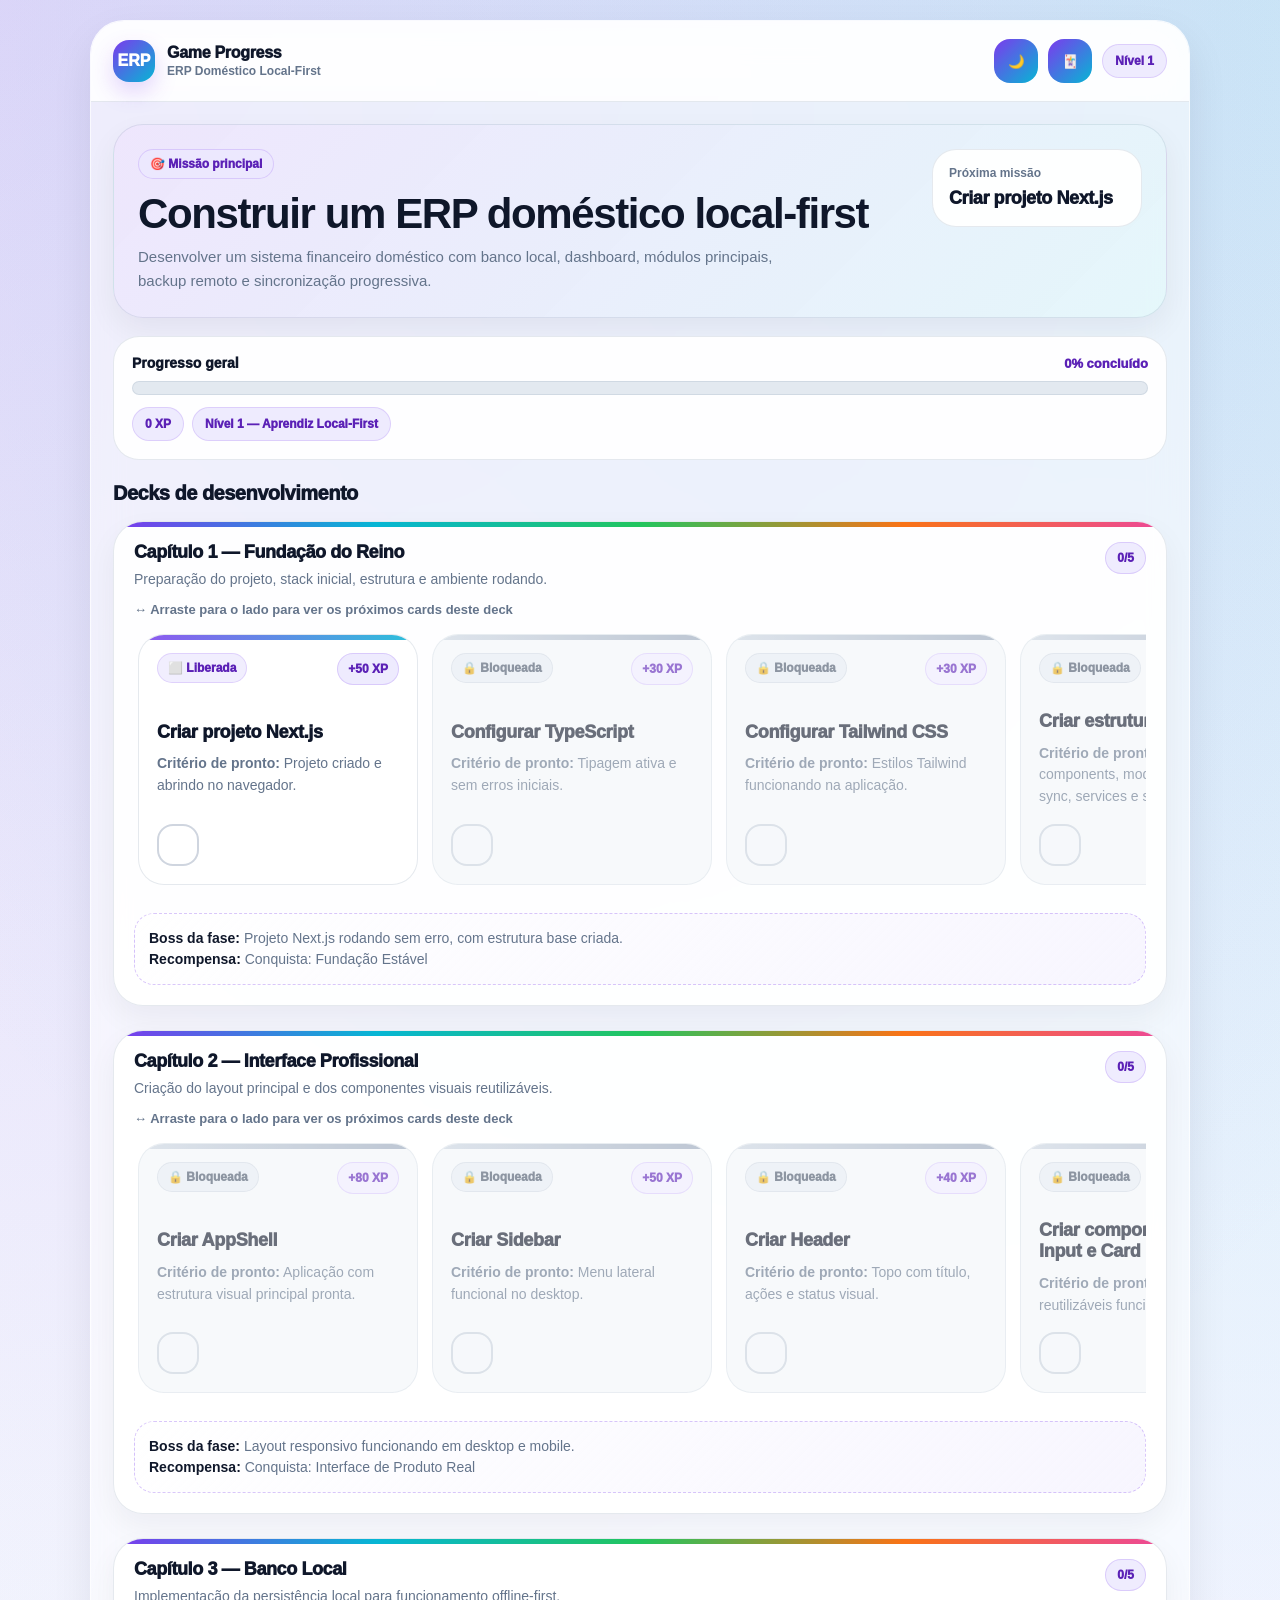
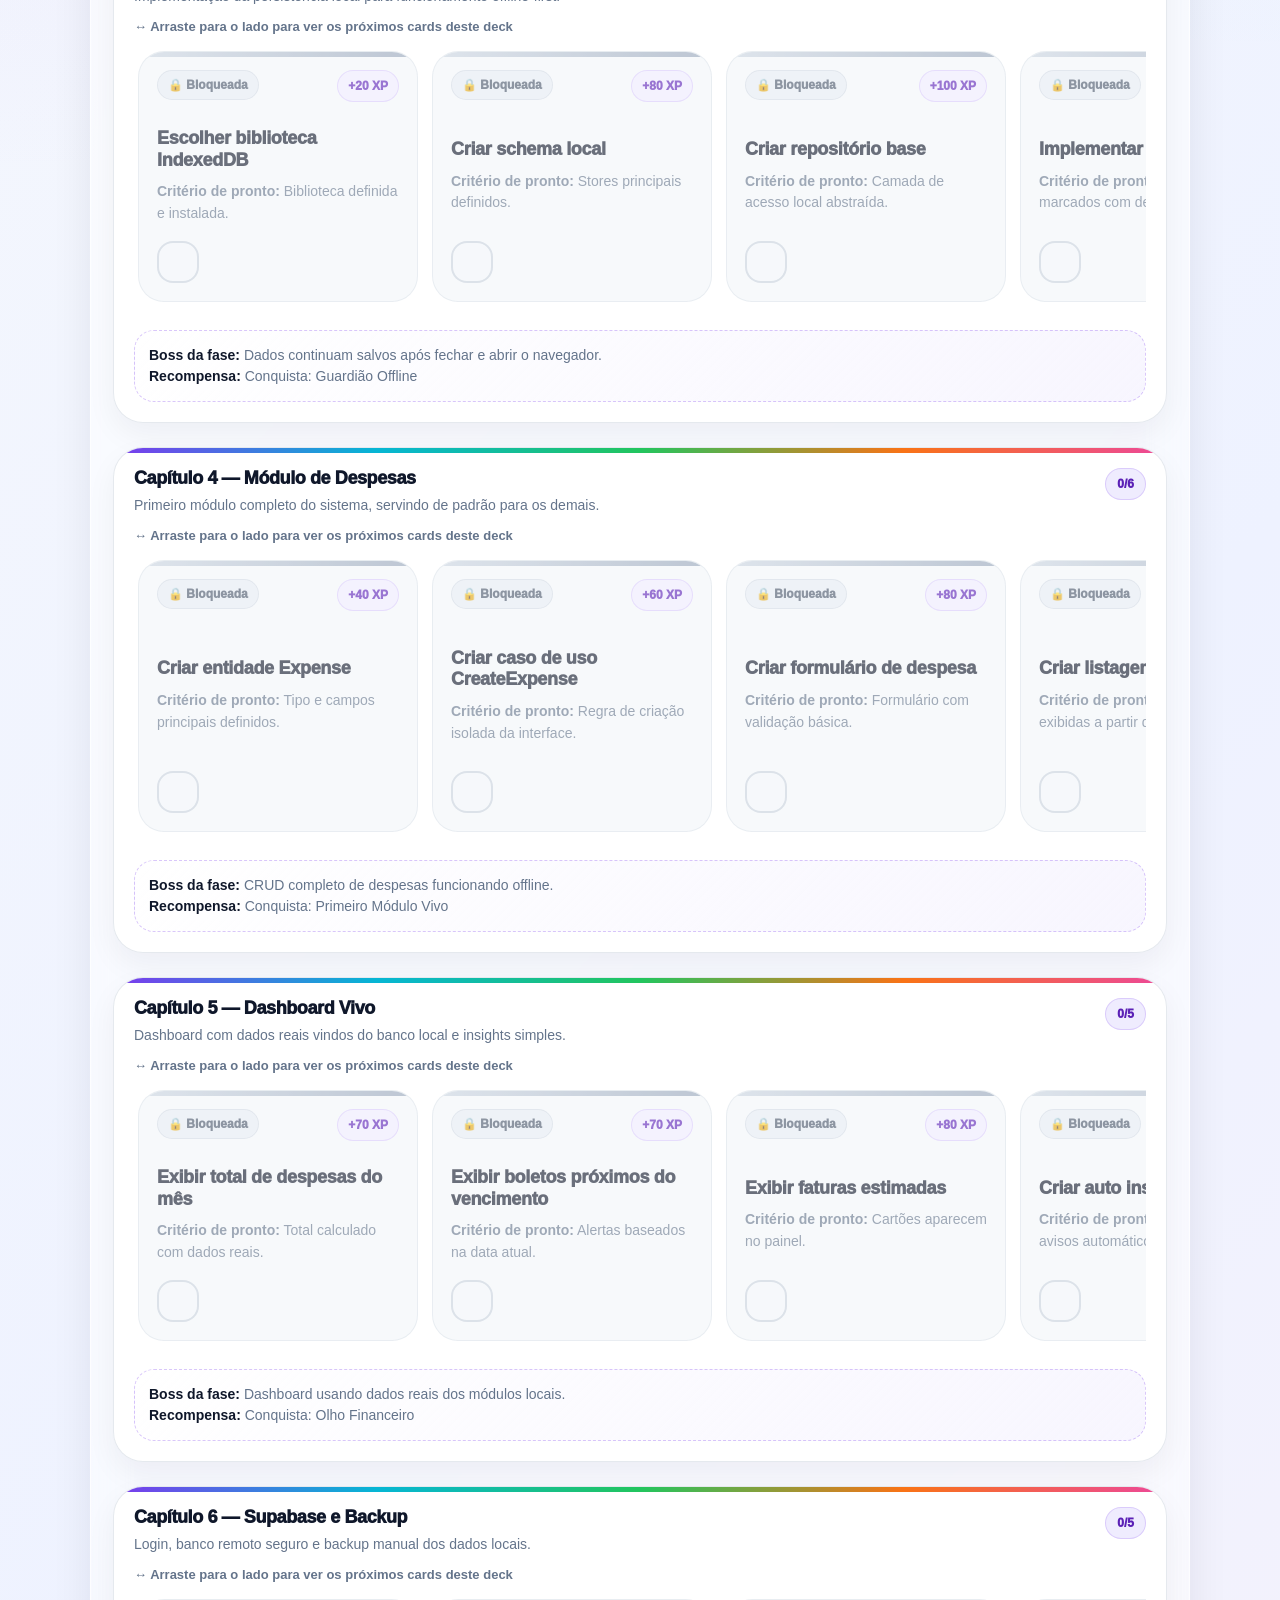
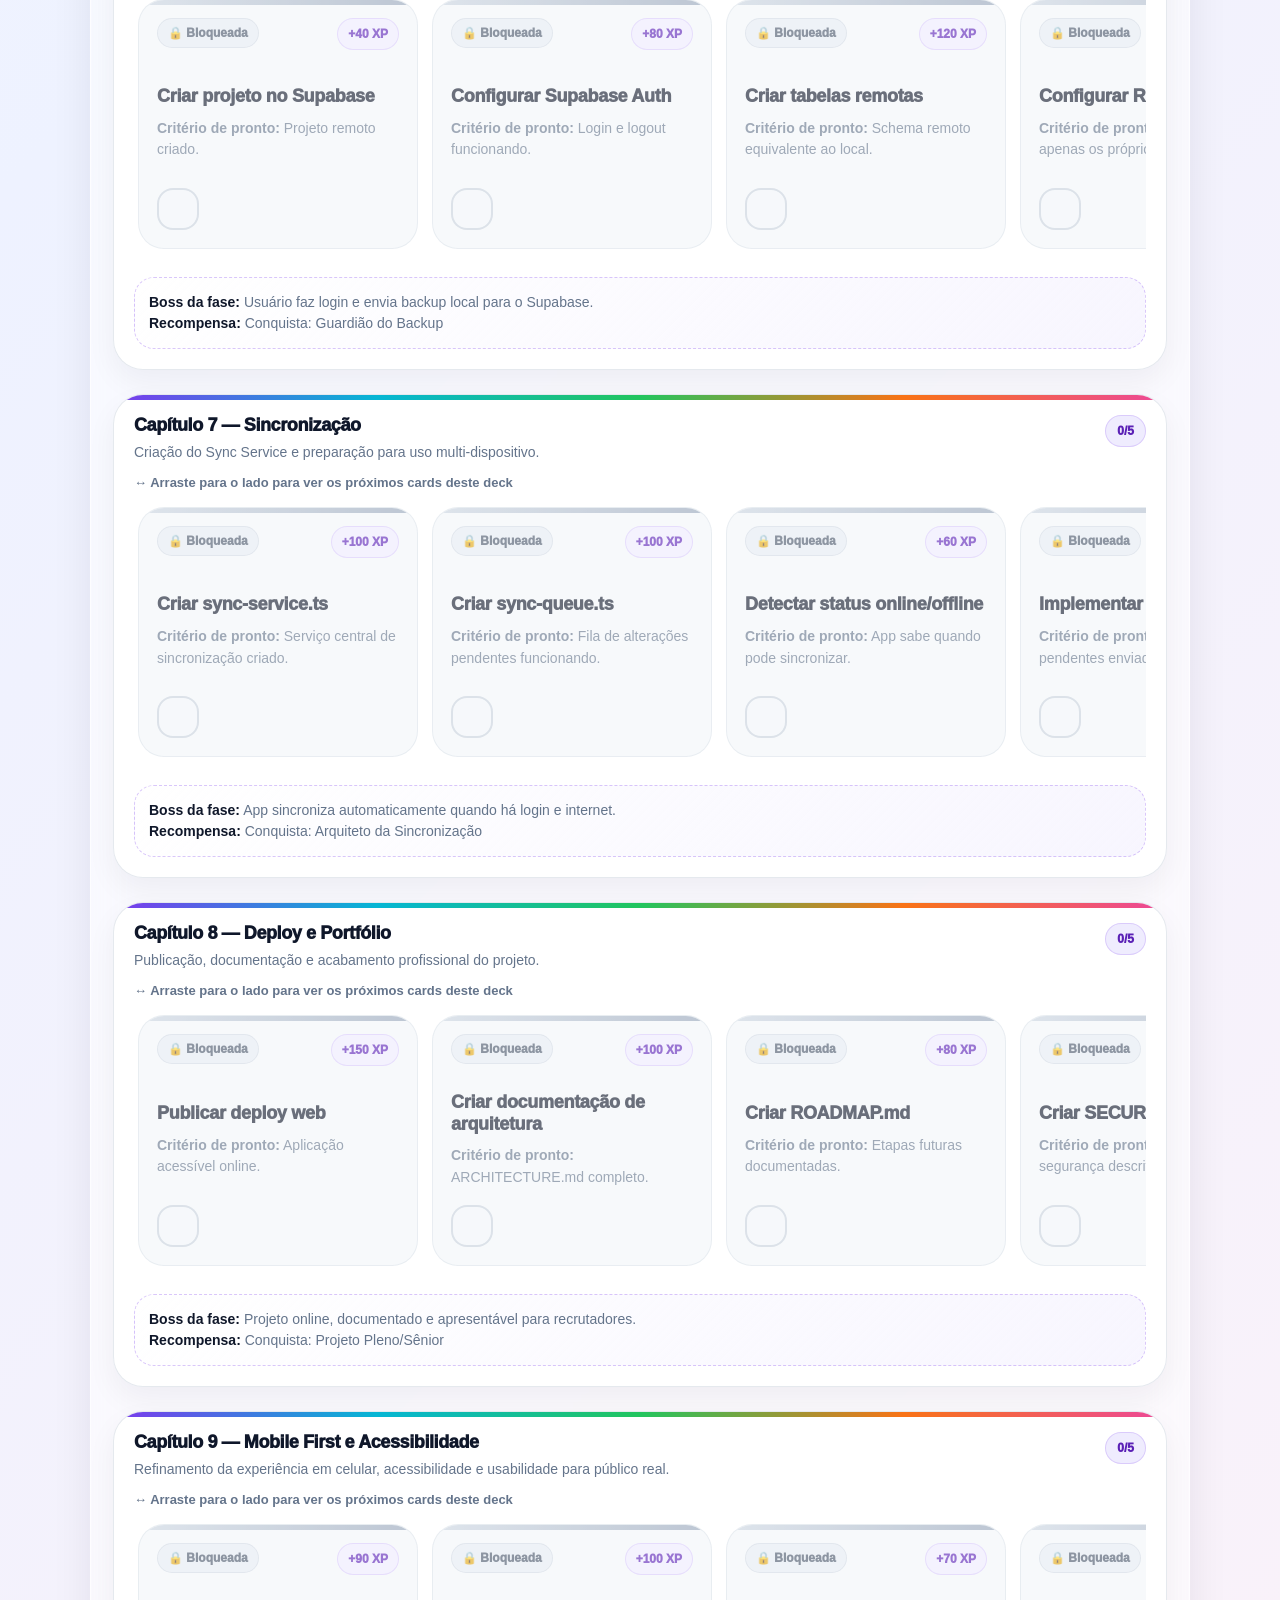
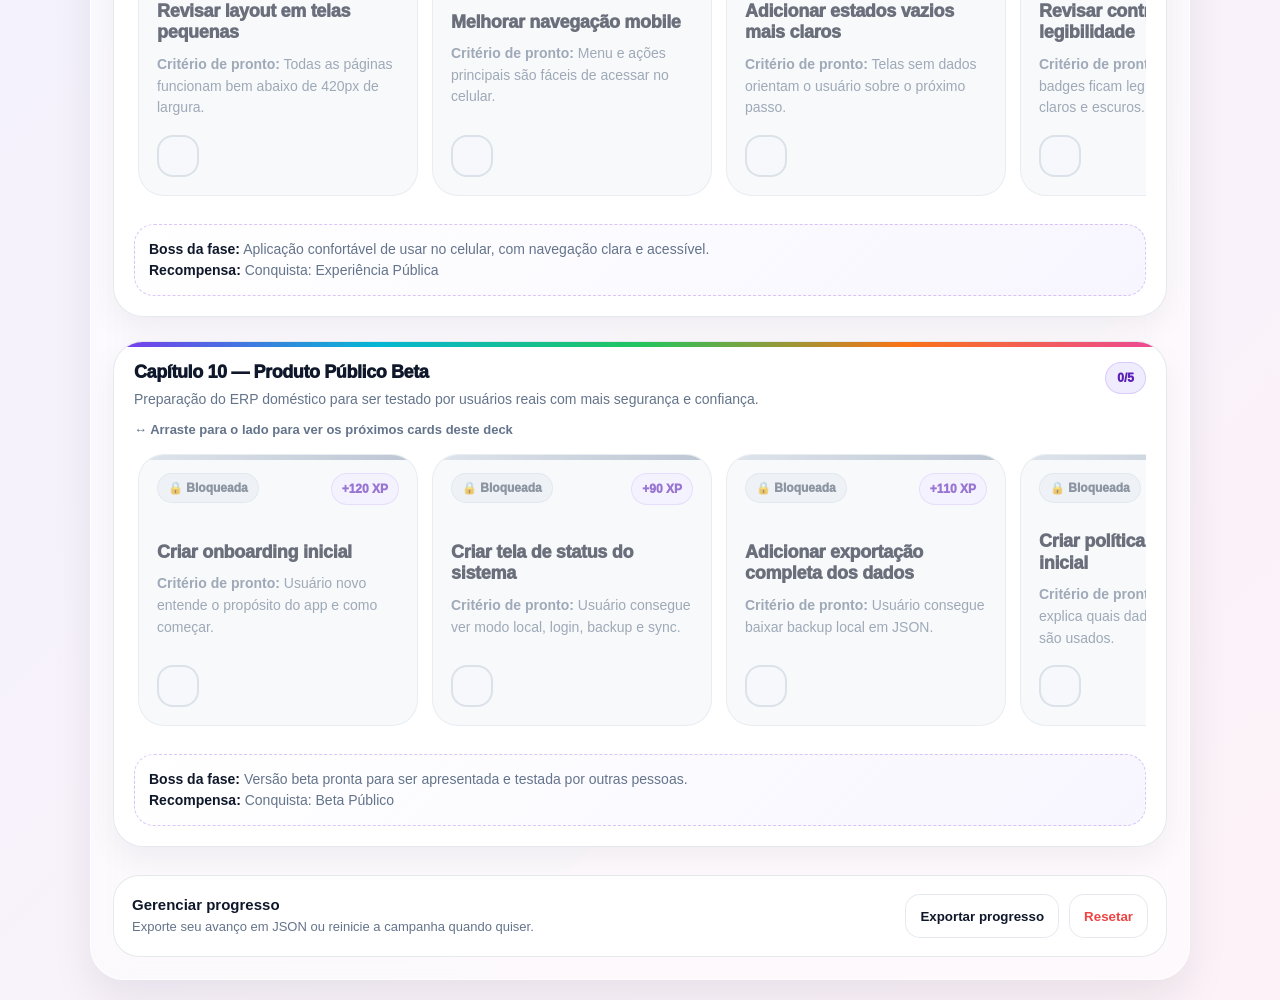
==== index.html @ 33f7b474 "firt" ====
<!DOCTYPE html>
<html lang="pt-BR" data-theme="light">
<head>
  <meta charset="UTF-8" />
  <meta name="viewport" content="width=device-width, initial-scale=1.0" />
  <title>Game Progress — ERP Doméstico</title>
  <link rel="stylesheet" href="css/styles.css" />
</head>
<body>
  <main class="app">
    <div class="native-shell">
      <header class="app-topbar">
        <div class="brand">
          <div class="brand-icon">ERP</div>
          <div>
            <p class="brand-title">Game Progress</p>
            <p class="brand-subtitle">ERP Doméstico Local-First</p>
          </div>
        </div>
        <div class="top-actions">
          <button class="icon-button" id="themeToggle" type="button" aria-label="Alternar modo noturno">🌙</button>
          <button class="icon-button" id="cardStyleToggle" type="button" aria-label="Alternar estilo dos cards">🃏</button>
          <span class="top-pill" id="topLevelLabel">Nível 1</span>
        </div>
      </header>
      <div class="content">
        <section class="main-mission">
          <div>
            <div class="eyebrow">🎯 Missão principal</div>
            <h1>Construir um ERP doméstico local-first</h1>
            <p class="subtitle">Desenvolver um sistema financeiro doméstico com banco local, dashboard, módulos principais, backup remoto e sincronização progressiva.</p>
          </div>
          <aside class="mission-focus-card">
            <p class="focus-label">Próxima missão</p>
            <p class="focus-value" id="nextMissionLabel">-</p>
          </aside>
        </section>
        <section class="progress-card" aria-label="Progresso geral">
          <div class="progress-top">
            <p class="progress-title">Progresso geral</p>
            <p class="progress-percent" id="progressPercent">0%</p>
          </div>
          <div class="progress-bar"><div class="progress-fill" id="progressFill"></div></div>
          <div class="progress-mini">
            <span class="summary-pill" id="xpLabel">0 XP</span>
            <span class="summary-pill" id="levelLabel">Nível 1</span>
          </div>
        </section>
        <h2 class="section-title">Decks de desenvolvimento</h2>
        <div class="chapters" id="chapters"></div>
        <section class="footer-actions">
          <div class="footer-actions-text">
            <strong>Gerenciar progresso</strong>
            <span>Exporte seu avanço em JSON ou reinicie a campanha quando quiser.</span>
          </div>
          <div class="actions">
            <button class="secondary" id="exportBtn" type="button">Exportar progresso</button>
            <button class="secondary danger" id="resetBtn" type="button">Resetar</button>
          </div>
        </section>
      </div>
    </div>
  </main>
  <div class="toast" id="toast"></div>
  <script src="js/missions-data.js"></script>
  <script src="js/app.js"></script>
</body>
</html>
---- css/styles.css ----
:root {
  --bg: #f8fafc;
  --surface: rgba(255,255,255,.92);
  --card: rgba(255,255,255,.96);
  --text: #0f172a;
  --muted: #64748b;
  --border: rgba(148,163,184,.24);
  --primary: #7c3aed;
  --primary-dark: #5b21b6;
  --secondary: #06b6d4;
  --accent: #f97316;
  --pink: #ec4899;
  --success: #22c55e;
  --danger: #ef4444;
  --soft: rgba(241,245,249,.88);
  --shadow: 0 18px 42px rgba(15,23,42,.08);
}
html[data-theme="dark"] {
  --bg: #020617;
  --surface: rgba(15,23,42,.86);
  --card: rgba(15,23,42,.94);
  --text: #e5e7eb;
  --muted: #94a3b8;
  --border: rgba(148,163,184,.20);
  --primary: #a78bfa;
  --primary-dark: #c4b5fd;
  --secondary: #22d3ee;
  --accent: #fb923c;
  --pink: #f472b6;
  --success: #4ade80;
  --danger: #fb7185;
  --soft: rgba(30,41,59,.86);
  --shadow: 0 18px 42px rgba(0,0,0,.30);
}
*{box-sizing:border-box;margin:0;padding:0}
html{scroll-behavior:smooth}
body{
  font-family:Inter,Arial,Helvetica,sans-serif;
  background:radial-gradient(circle at top left,rgba(124,58,237,.18) 0,transparent 30%),radial-gradient(circle at top right,rgba(6,182,212,.16) 0,transparent 28%),linear-gradient(135deg,#f8fafc 0%,#eef2ff 48%,#fdf2f8 100%);
  color:var(--text);min-height:100vh;padding:20px;
}
html[data-theme="dark"] body{background:radial-gradient(circle at top left,rgba(167,139,250,.22) 0,transparent 32%),radial-gradient(circle at top right,rgba(34,211,238,.16) 0,transparent 30%),linear-gradient(135deg,#020617 0%,#0f172a 50%,#111827 100%)}
.app{width:min(1100px,100%);margin:0 auto}
.native-shell{min-height:calc(100vh - 40px);background:rgba(255,255,255,.55);border:1px solid rgba(255,255,255,.65);border-radius:34px;box-shadow:var(--shadow);overflow:hidden;backdrop-filter:blur(18px)}
html[data-theme="dark"] .native-shell{background:rgba(2,6,23,.44);border-color:rgba(148,163,184,.14)}
.app-topbar{position:sticky;top:0;z-index:20;display:flex;justify-content:space-between;align-items:center;gap:14px;padding:18px 22px;background:rgba(255,255,255,.82);border-bottom:1px solid var(--border);backdrop-filter:blur(20px)}
html[data-theme="dark"] .app-topbar{background:rgba(15,23,42,.78)}
.brand{display:flex;align-items:center;gap:12px;min-width:0}.brand-icon{width:42px;height:42px;border-radius:16px;display:grid;place-items:center;color:#fff;font-weight:950;background:linear-gradient(135deg,var(--primary),var(--secondary));box-shadow:0 10px 22px rgba(124,58,237,.22);flex-shrink:0}.brand-title{font-size:16px;font-weight:950;letter-spacing:-.3px;white-space:nowrap;overflow:hidden;text-overflow:ellipsis}.brand-subtitle{color:var(--muted);font-size:12px;font-weight:750;margin-top:2px}.top-actions{display:flex;align-items:center;gap:10px}
.top-pill,.summary-pill{border-radius:999px;padding:9px 12px;font-size:12px;font-weight:950;background:rgba(237,233,254,.9);border:1px solid rgba(124,58,237,.16);color:var(--primary-dark);white-space:nowrap}html[data-theme="dark"] .top-pill,html[data-theme="dark"] .summary-pill{background:rgba(76,29,149,.32);color:#ddd6fe;border-color:rgba(167,139,250,.22)}
button{border:none;border-radius:15px;padding:11px 14px;font-weight:900;cursor:pointer;transition:.2s ease;background:linear-gradient(135deg,var(--primary),var(--secondary));color:#fff;min-height:44px}button:hover:not(:disabled){transform:translateY(-1px);box-shadow:0 12px 25px rgba(124,58,237,.22)}button:disabled{cursor:not-allowed}.icon-button{width:44px;min-height:44px;border-radius:16px;padding:0;display:grid;place-items:center}button.secondary{background:var(--card);color:var(--text);border:1px solid var(--border)}button.danger{color:var(--danger)}
.content{padding:22px}.main-mission{display:grid;grid-template-columns:minmax(0,1fr) auto;gap:18px;align-items:start;background:linear-gradient(135deg,rgba(124,58,237,.12),rgba(6,182,212,.10)),var(--surface);border:1px solid var(--border);border-radius:30px;padding:24px;margin-bottom:18px;box-shadow:0 12px 30px rgba(15,23,42,.06)}.eyebrow{display:inline-flex;align-items:center;gap:8px;font-size:12px;font-weight:950;color:var(--primary-dark);background:rgba(237,233,254,.92);border:1px solid rgba(124,58,237,.18);border-radius:999px;padding:7px 11px;margin-bottom:14px}html[data-theme="dark"] .eyebrow{background:rgba(76,29,149,.32);color:#ddd6fe}h1{font-size:clamp(28px,4vw,42px);line-height:1;letter-spacing:-1.4px;margin-bottom:10px;color:var(--text)}.subtitle{max-width:680px;color:var(--muted);font-size:15px;line-height:1.6}.mission-focus-card{min-width:210px;background:var(--card);border:1px solid var(--border);border-radius:24px;padding:16px}.focus-label{color:var(--muted);font-size:12px;font-weight:850;margin-bottom:8px}.focus-value{font-size:18px;font-weight:950;letter-spacing:-.4px;line-height:1.2}
.progress-card{background:var(--surface);border:1px solid var(--border);border-radius:26px;padding:18px;margin-bottom:22px}.progress-top{display:flex;justify-content:space-between;align-items:center;gap:12px;margin-bottom:10px}.progress-title{font-size:14px;font-weight:950;color:var(--text)}.progress-percent{color:var(--primary-dark);font-weight:950;font-size:13px;white-space:nowrap}.progress-bar{height:14px;background:rgba(226,232,240,.95);border-radius:999px;overflow:hidden;border:1px solid var(--border)}html[data-theme="dark"] .progress-bar{background:rgba(30,41,59,.95)}.progress-fill{height:100%;width:0%;background:linear-gradient(90deg,#7c3aed,#06b6d4,#22c55e,#f97316);border-radius:999px;transition:width .35s ease}.progress-mini{display:flex;gap:8px;flex-wrap:wrap;margin-top:12px}.section-title{font-size:20px;font-weight:950;letter-spacing:-.5px;margin:4px 0 16px}
.chapters{display:grid;gap:24px}.chapter{background:var(--surface);border:1px solid var(--border);border-radius:30px;padding:20px;box-shadow:0 12px 30px rgba(15,23,42,.05);position:relative;overflow:hidden}.chapter::before{content:"";position:absolute;top:0;left:0;right:0;height:5px;background:linear-gradient(90deg,var(--primary),var(--secondary),var(--success),var(--accent),var(--pink))}.chapter-header{display:flex;justify-content:space-between;gap:16px;align-items:flex-start;margin-bottom:16px}.chapter-title{font-size:18px;font-weight:950;letter-spacing:-.4px;margin-bottom:6px}.chapter-description{color:var(--muted);font-size:14px;line-height:1.5;max-width:760px}.badge{white-space:nowrap;border-radius:999px;padding:8px 11px;font-size:12px;font-weight:950;border:1px solid rgba(124,58,237,.18);background:rgba(237,233,254,.85);color:#5b21b6}.badge.done{background:rgba(220,252,231,.95);border-color:rgba(34,197,94,.25);color:#166534}html[data-theme="dark"] .badge{background:rgba(76,29,149,.32);color:#ddd6fe}html[data-theme="dark"] .badge.done{background:rgba(20,83,45,.36);color:#bbf7d0}.deck-hint{color:var(--muted);font-size:13px;font-weight:750;margin:-4px 0 13px;display:flex;align-items:center;gap:8px}
.mission-list{display:grid;grid-auto-flow:column;grid-auto-columns:minmax(280px,360px);gap:14px;overflow-x:auto;overflow-y:hidden;scroll-snap-type:x mandatory;scroll-padding:4px;padding:4px 4px 14px;cursor:grab;-webkit-overflow-scrolling:touch;scrollbar-width:thin;scrollbar-color:rgba(124,58,237,.45) transparent}.mission-list:active{cursor:grabbing}.mission-list::-webkit-scrollbar{height:8px}.mission-list::-webkit-scrollbar-track{background:rgba(226,232,240,.65);border-radius:999px}.mission-list::-webkit-scrollbar-thumb{background:linear-gradient(90deg,var(--primary),var(--secondary));border-radius:999px}.mission{min-height:250px;display:flex;flex-direction:column;justify-content:space-between;gap:16px;border:1px solid var(--border);border-radius:26px;padding:18px;background:var(--card);transition:.2s ease;scroll-snap-align:start;position:relative;overflow:hidden}.mission::before{content:"";position:absolute;inset:0 0 auto 0;height:5px;background:linear-gradient(90deg,rgba(124,58,237,.85),rgba(6,182,212,.85))}.mission:hover{border-color:rgba(124,58,237,.35);transform:translateY(-2px);box-shadow:0 16px 32px rgba(15,23,42,.08)}.mission.locked{opacity:.62;background:var(--soft);transform:none;box-shadow:none}.mission.locked::before{background:linear-gradient(90deg,#cbd5e1,#94a3b8)}.mission.done{background:linear-gradient(135deg,rgba(240,253,244,.98),rgba(236,253,245,.96));border-color:rgba(34,197,94,.28)}html[data-theme="dark"] .mission.done{background:linear-gradient(135deg,rgba(20,83,45,.42),rgba(15,118,110,.18))}.mission.done::before{background:linear-gradient(90deg,var(--success),#14b8a6)}.mission-top{display:flex;justify-content:space-between;align-items:flex-start;gap:12px}.check{width:42px;height:42px;min-height:42px;border-radius:16px;border:2px solid rgba(148,163,184,.45);display:grid;place-items:center;font-size:18px;font-weight:950;color:transparent;background:var(--card);cursor:pointer;flex-shrink:0;padding:0}.mission.done .check{background:linear-gradient(135deg,var(--success),#14b8a6);border-color:transparent;color:#fff;box-shadow:0 8px 18px rgba(34,197,94,.28)}.mission.locked .check{cursor:not-allowed;background:var(--soft)}.mission-title{font-weight:950;font-size:18px;margin-bottom:10px;line-height:1.2;letter-spacing:-.3px}.mission-meta{color:var(--muted);font-size:14px;line-height:1.55}.mission-state{display:inline-flex;width:max-content;align-items:center;gap:6px;color:#5b21b6;background:rgba(237,233,254,.75);border:1px solid rgba(124,58,237,.16);border-radius:999px;padding:7px 10px;font-size:12px;font-weight:950;margin-bottom:12px}html[data-theme="dark"] .mission-state{background:rgba(76,29,149,.32);color:#ddd6fe}.mission.done .mission-state{color:#166534;background:rgba(220,252,231,.88);border-color:rgba(34,197,94,.22)}html[data-theme="dark"] .mission.done .mission-state{color:#bbf7d0;background:rgba(20,83,45,.36)}.mission.locked .mission-state{color:#475569;background:rgba(226,232,240,.8);border-color:rgba(148,163,184,.25)}html[data-theme="dark"] .mission.locked .mission-state{color:#cbd5e1;background:rgba(51,65,85,.72)}.xp{font-weight:950;color:#5b21b6;background:rgba(237,233,254,.90);border:1px solid rgba(124,58,237,.18);border-radius:999px;padding:8px 10px;white-space:nowrap;font-size:12px}html[data-theme="dark"] .xp{color:#ddd6fe;background:rgba(76,29,149,.32)}.boss{margin-top:14px;border:1px dashed rgba(124,58,237,.28);background:linear-gradient(135deg,rgba(255,255,255,.86),rgba(237,233,254,.42));border-radius:20px;padding:14px;color:var(--muted);font-size:14px;line-height:1.5}html[data-theme="dark"] .boss{background:linear-gradient(135deg,rgba(15,23,42,.86),rgba(76,29,149,.18))}.boss strong{color:var(--text)}
.footer-actions{margin-top:28px;background:var(--surface);border:1px solid var(--border);border-radius:26px;padding:18px;display:flex;justify-content:space-between;align-items:center;gap:16px;flex-wrap:wrap}.footer-actions-text strong{display:block;font-size:15px;margin-bottom:4px}.footer-actions-text span{color:var(--muted);font-size:13px;line-height:1.45}.actions{display:flex;gap:10px;flex-wrap:wrap}.toast{position:fixed;right:24px;bottom:24px;background:linear-gradient(135deg,#111827,#5b21b6);color:#fff;border-radius:18px;padding:14px 16px;box-shadow:var(--shadow);opacity:0;transform:translateY(12px);pointer-events:none;transition:.25s ease;max-width:320px;font-weight:800;z-index:50}.toast.show{opacity:1;transform:translateY(0)}
body[data-card-style="square"] .mission{border-radius:2px}
body[data-card-style="square"] .chapter{border-radius:2px}
body[data-card-style="square"] .progress-card{border-radius:2px}
body[data-card-style="square"] .main-mission{border-radius:2px}
body[data-card-style="square"] .footer-actions{border-radius:2px}
body[data-card-style="square"] .mission-focus-card{border-radius:2px}
body[data-card-style="square"] .boss{border-radius:2px}
body[data-card-style="square"] .check{border-radius:2px}
body[data-card-style="square"] .badge{border-radius:2px}
body[data-card-style="square"] .top-pill{border-radius:2px}
body[data-card-style="square"] .summary-pill{border-radius:2px}
body[data-card-style="square"] .xp{border-radius:2px}
body[data-card-style="square"] .mission-state{border-radius:2px}
body[data-card-style="square"] .eyebrow{border-radius:2px}
body[data-card-style="square"] .mission{background:#04040a  !important;border-color:#6b7280 !important}
body[data-card-style="square"] .mission::before{display:none}
@media (max-width:900px){body{padding:14px}.native-shell{min-height:calc(100vh - 28px);border-radius:30px}.main-mission{grid-template-columns:1fr}.mission-focus-card{min-width:0}.mission-list{grid-auto-columns:minmax(270px,78vw)}}
@media (max-width:700px){body{padding:0;background:linear-gradient(135deg,#f8fafc 0%,#eef2ff 52%,#fdf2f8 100%)}html[data-theme="dark"] body{background:linear-gradient(135deg,#020617 0%,#0f172a 100%)}.app{width:100%}.native-shell{min-height:100vh;border-radius:0;border:none}.app-topbar{padding:14px 16px}.brand-icon{width:38px;height:38px;border-radius:14px}.brand-title{font-size:14px}.brand-subtitle{font-size:11px}.top-pill{display:none}.content{padding:16px}.main-mission{padding:18px;border-radius:26px}h1{font-size:30px}.subtitle{font-size:14px}.progress-card{padding:15px;border-radius:22px}.progress-top{align-items:flex-start}.progress-mini{flex-wrap:nowrap;overflow-x:auto;padding-bottom:2px}.chapter{padding:17px;border-radius:24px}.chapter-header{flex-direction:column;gap:10px}.mission-list{grid-auto-columns:minmax(248px,86vw);gap:12px}.mission{min-height:246px;padding:16px;border-radius:22px}.mission-title{font-size:16px}.mission-meta{font-size:13px}.footer-actions{align-items:stretch;border-radius:22px}.actions{display:grid;grid-template-columns:1fr;width:100%}.actions button{width:100%}.toast{left:14px;right:14px;bottom:14px;max-width:none}}
@media (max-width:420px){.mission-list{grid-auto-columns:minmax(232px,88vw)}.check{width:38px;height:38px;min-height:38px}.summary-pill{font-size:11px}}
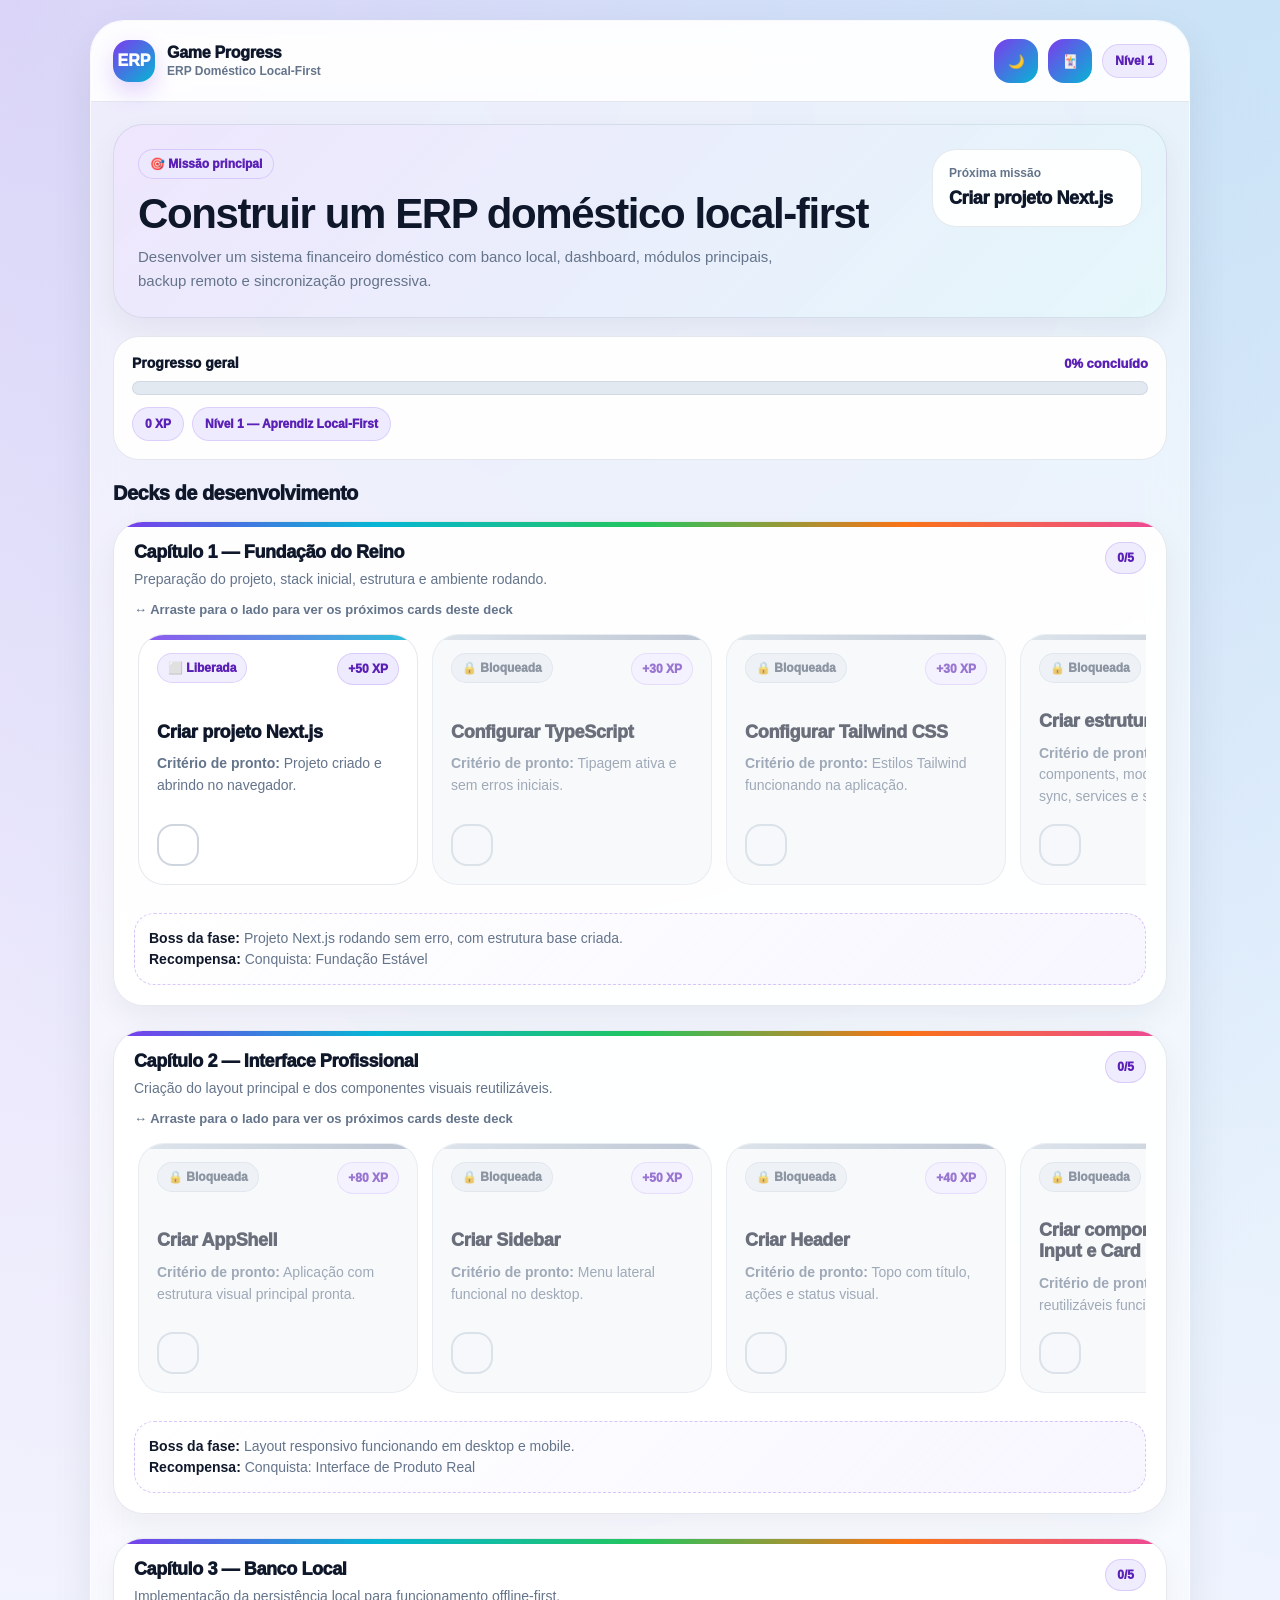
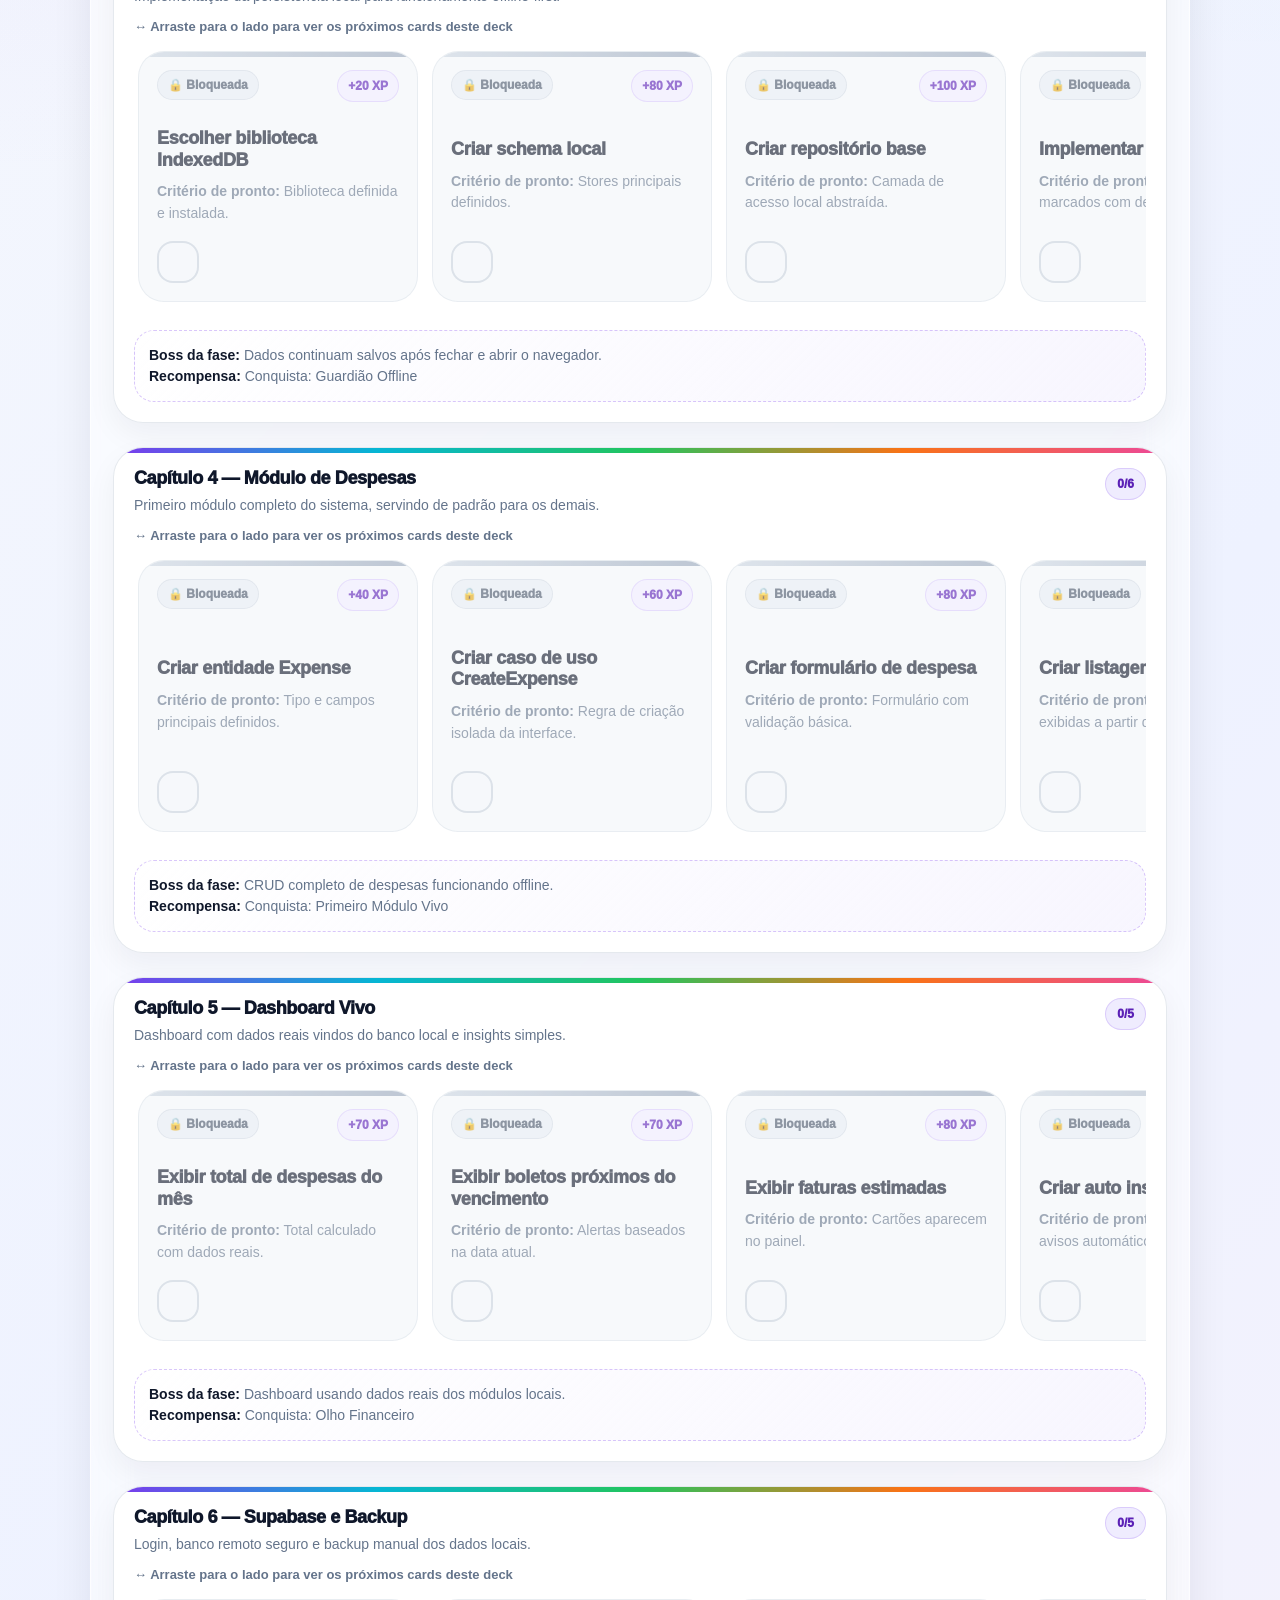
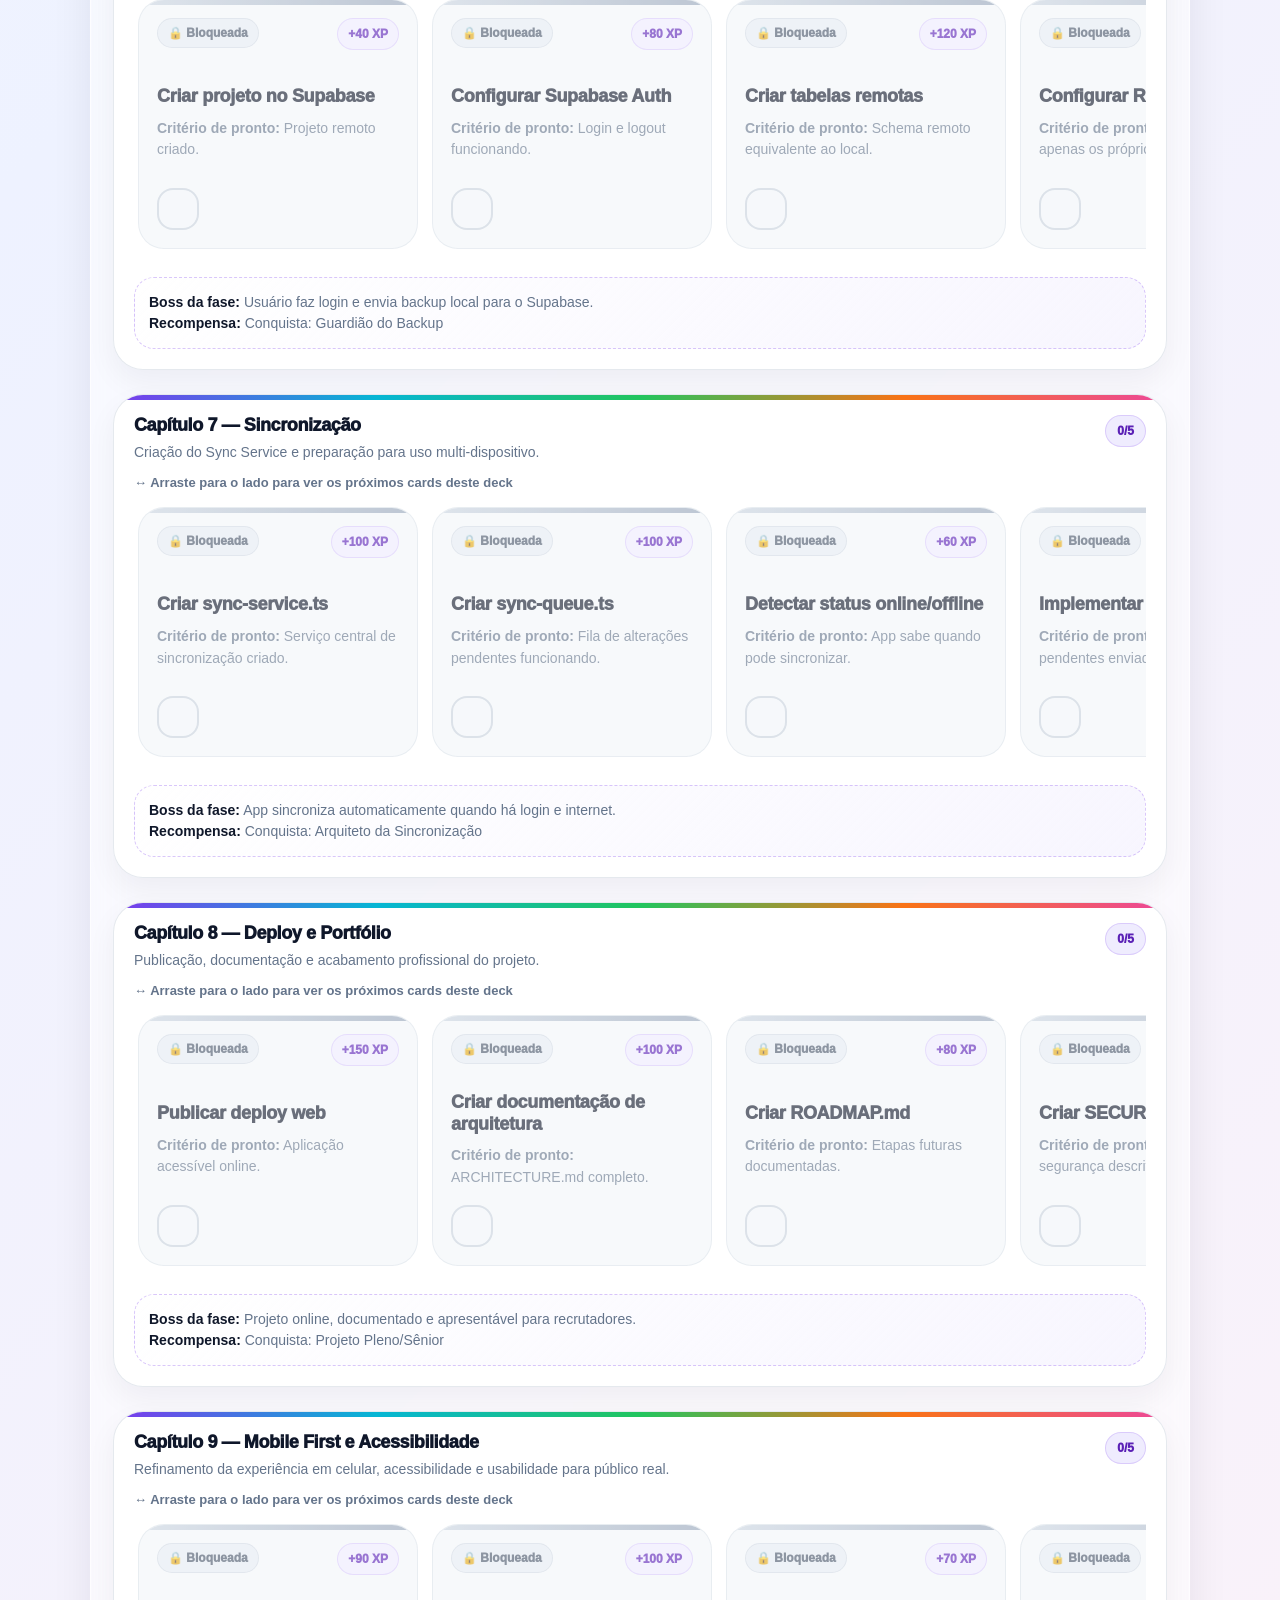
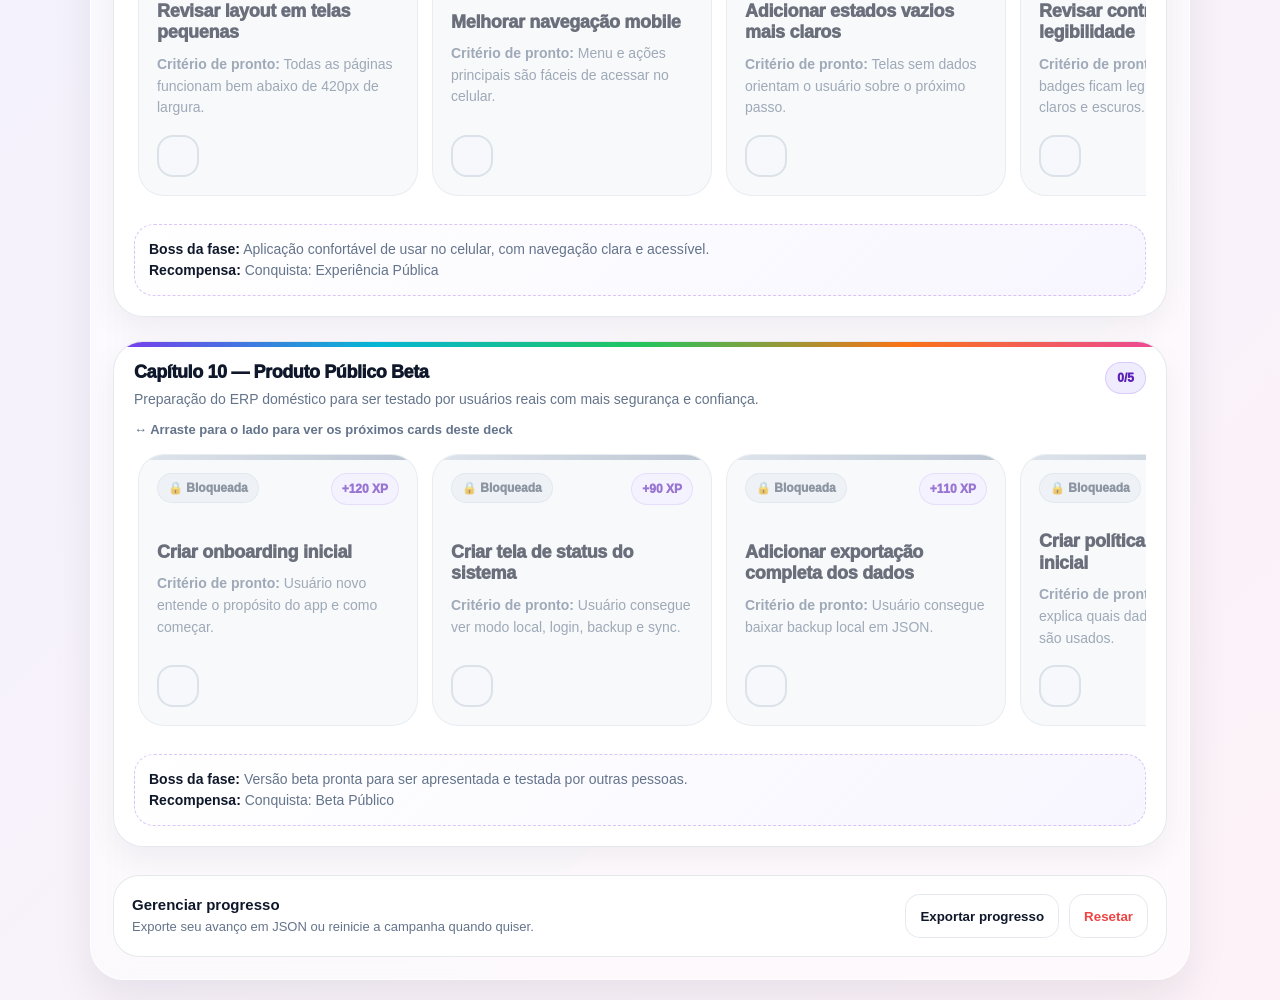
==== commit ec08c6e5: "Ajusta modo checklist e adiciona seletor de estilo de card" ====
--- a/index.html
+++ b/index.html
@@ -19,7 +19,14 @@
         </div>
         <div class="top-actions">
           <button class="icon-button" id="themeToggle" type="button" aria-label="Alternar modo noturno">🌙</button>
-          <button class="icon-button" id="cardStyleToggle" type="button" aria-label="Alternar estilo dos cards">🃏</button>
+          <div class="style-dropdown">
+            <button class="icon-button" id="cardStyleToggle" type="button" aria-label="Selecionar estilo dos cards">🃏</button>
+            <div class="style-dropdown-menu" id="styleDropdownMenu">
+              <button type="button" data-style="rounded">● Arredondado</button>
+              <button type="button" data-style="square">● Quadrado</button>
+              <button type="button" data-style="checklist">● Checklist</button>
+            </div>
+          </div>
           <span class="top-pill" id="topLevelLabel">Nível 1</span>
         </div>
       </header>
--- a/css/styles.css
+++ b/css/styles.css
@@ -67,8 +67,25 @@
 body[data-card-style="square"] .xp{border-radius:2px}
 body[data-card-style="square"] .mission-state{border-radius:2px}
 body[data-card-style="square"] .eyebrow{border-radius:2px}
-body[data-card-style="square"] .mission{background:#04040a  !important;border-color:#6b7280 !important}
+body[data-card-style="square"] .mission{background: var(--card) !important;border-color: var(--border) !important}
 body[data-card-style="square"] .mission::before{display:none}
+body[data-card-style="checklist"] .mission-list{display:flex;flex-direction:column;grid-auto-flow:initial;grid-auto-columns:initial;gap:8px;overflow-x:visible;overflow-y:auto;scroll-snap-type:none;scroll-padding:0;padding:0;cursor:default}
+body[data-card-style="checklist"] .mission-list:active{cursor:default}
+body[data-card-style="checklist"] .mission{min-height:auto;height:auto;padding:12px 14px;border-radius:10px;gap:8px;justify-content:flex-start;align-items:center;flex-direction:row;transition:all .15s ease;scroll-snap-align:none;position:relative;overflow:visible;background:var(--card);border:1px solid var(--border);display:flex;flex-wrap:nowrap}
+body[data-card-style="checklist"] .mission::before{display:none}
+body[data-card-style="checklist"] .check{width:32px;height:32px;min-height:32px;border-radius:8px;font-size:16px;flex-shrink:0;margin:0;order:0}
+body[data-card-style="checklist"] .mission-top{display:flex;align-items:center;gap:8px;margin-bottom:0;width:auto;order:2;flex:0 0 auto}
+body[data-card-style="checklist"] .mission-state{display:none}
+body[data-card-style="checklist"] .mission > div:not(.mission-top){display:flex;flex-direction:column;gap:0;justify-content:center;flex:1;order:1;margin:0 8px}
+body[data-card-style="checklist"] .mission-title{display:inline;font-weight:700;font-size:14px;margin-bottom:0;line-height:1;letter-spacing:0;margin:0}
+body[data-card-style="checklist"] .mission-meta{display:none}
+body[data-card-style="checklist"] .xp{padding:6px 8px;font-size:11px;flex-shrink:0;margin:0;white-space:nowrap}
+body[data-card-style="checklist"] .mission.done .check{transform:scale(1)}
+body[data-card-style="checklist"] .mission:hover{transform:none;box-shadow:none;border-color:rgba(124,58,237,.28)}
+body[data-card-style="checklist"] .mission.locked{opacity:0.5}
+body[data-card-style="checklist"] .deck-hint{display:none}
+body[data-card-style="checklist"] .boss{display:none}
+.style-dropdown{position:relative}.style-dropdown-menu{position:absolute;top:100%;right:0;background:var(--card);border:1px solid var(--border);border-radius:16px;box-shadow:var(--shadow);z-index:30;min-width:160px;overflow:hidden;opacity:0;visibility:hidden;transform:translateY(-8px);transition:.2s ease}.style-dropdown-menu.show{opacity:1;visibility:visible;transform:translateY(0)}.style-dropdown-menu button{display:block;width:100%;padding:11px 14px;margin:0;background:none;border:none;border-radius:0;text-align:left;font-size:14px;font-weight:750;color:var(--text);cursor:pointer;transition:.15s ease}.style-dropdown-menu button:hover{background:var(--soft)}.style-dropdown-menu button.active{background:rgba(124,58,237,.15);color:var(--primary-dark)}
 @media (max-width:900px){body{padding:14px}.native-shell{min-height:calc(100vh - 28px);border-radius:30px}.main-mission{grid-template-columns:1fr}.mission-focus-card{min-width:0}.mission-list{grid-auto-columns:minmax(270px,78vw)}}
 @media (max-width:700px){body{padding:0;background:linear-gradient(135deg,#f8fafc 0%,#eef2ff 52%,#fdf2f8 100%)}html[data-theme="dark"] body{background:linear-gradient(135deg,#020617 0%,#0f172a 100%)}.app{width:100%}.native-shell{min-height:100vh;border-radius:0;border:none}.app-topbar{padding:14px 16px}.brand-icon{width:38px;height:38px;border-radius:14px}.brand-title{font-size:14px}.brand-subtitle{font-size:11px}.top-pill{display:none}.content{padding:16px}.main-mission{padding:18px;border-radius:26px}h1{font-size:30px}.subtitle{font-size:14px}.progress-card{padding:15px;border-radius:22px}.progress-top{align-items:flex-start}.progress-mini{flex-wrap:nowrap;overflow-x:auto;padding-bottom:2px}.chapter{padding:17px;border-radius:24px}.chapter-header{flex-direction:column;gap:10px}.mission-list{grid-auto-columns:minmax(248px,86vw);gap:12px}.mission{min-height:246px;padding:16px;border-radius:22px}.mission-title{font-size:16px}.mission-meta{font-size:13px}.footer-actions{align-items:stretch;border-radius:22px}.actions{display:grid;grid-template-columns:1fr;width:100%}.actions button{width:100%}.toast{left:14px;right:14px;bottom:14px;max-width:none}}
 @media (max-width:420px){.mission-list{grid-auto-columns:minmax(232px,88vw)}.check{width:38px;height:38px;min-height:38px}.summary-pill{font-size:11px}}
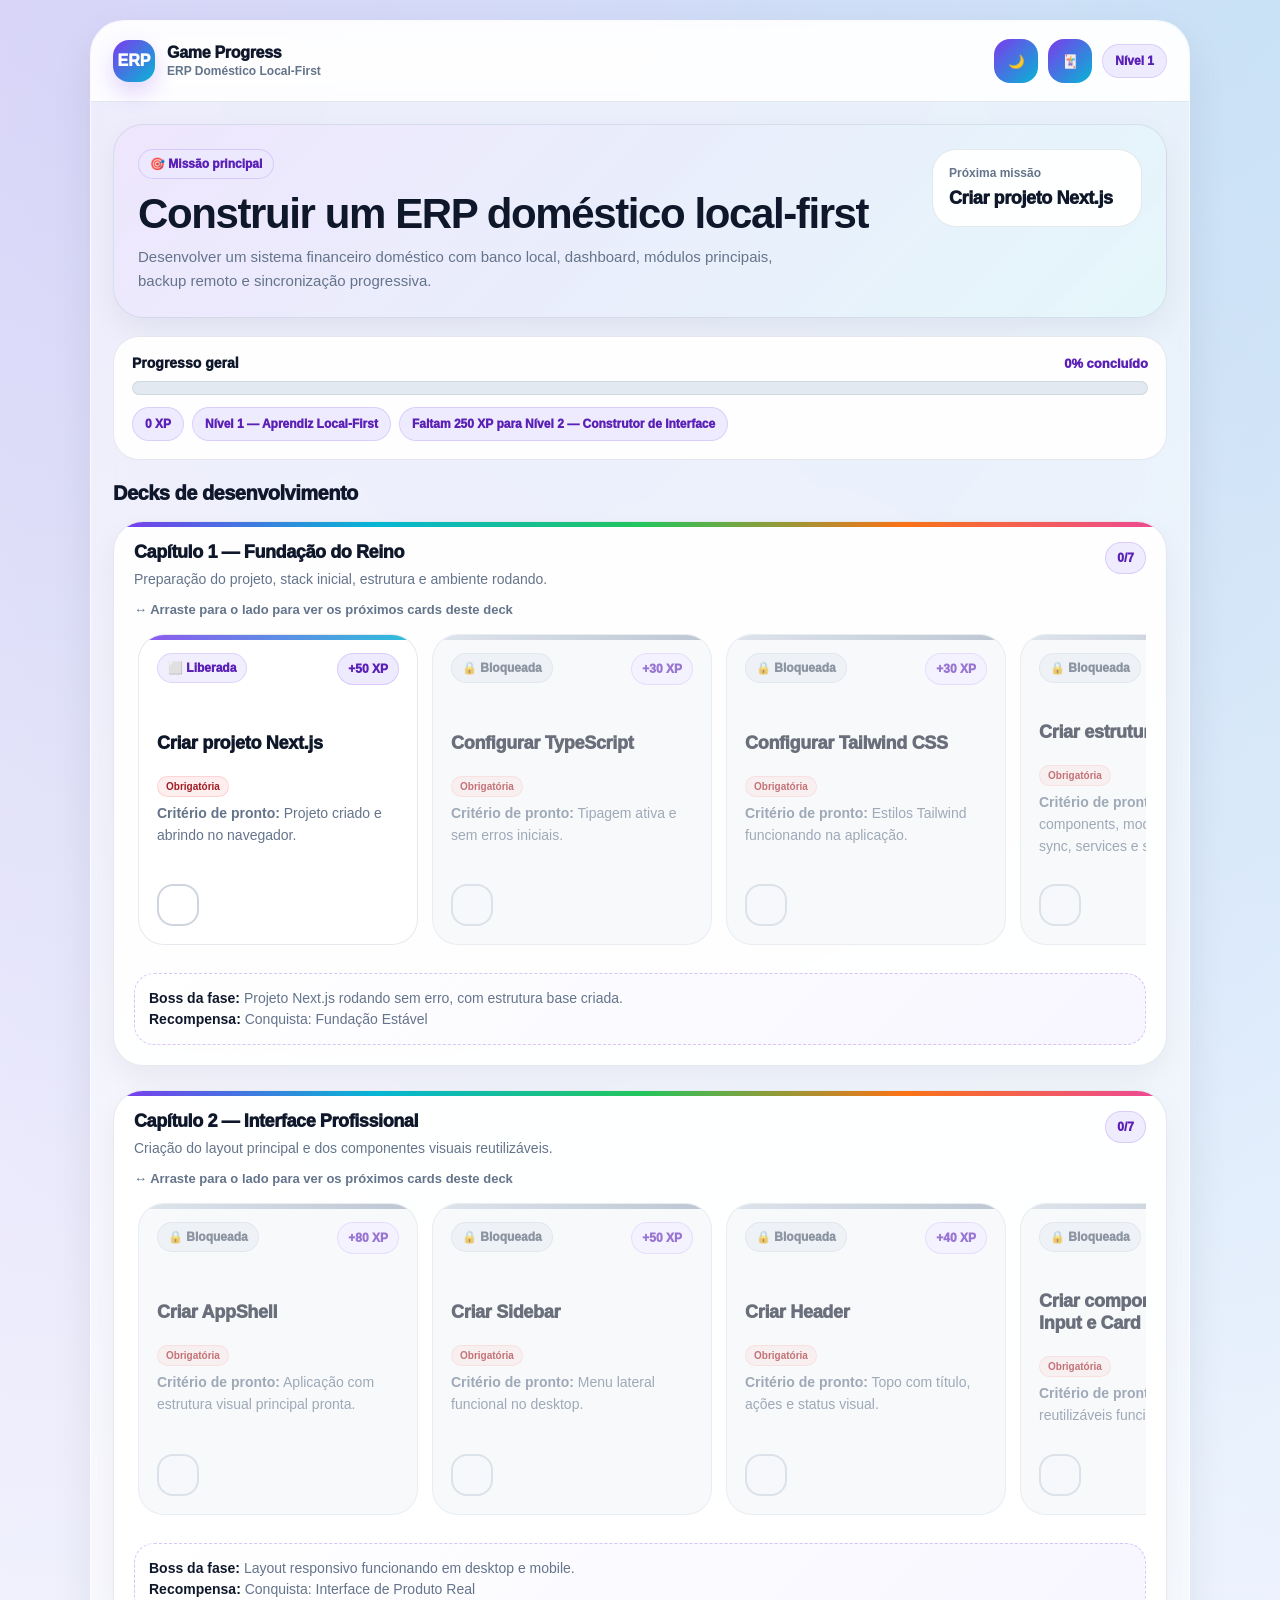
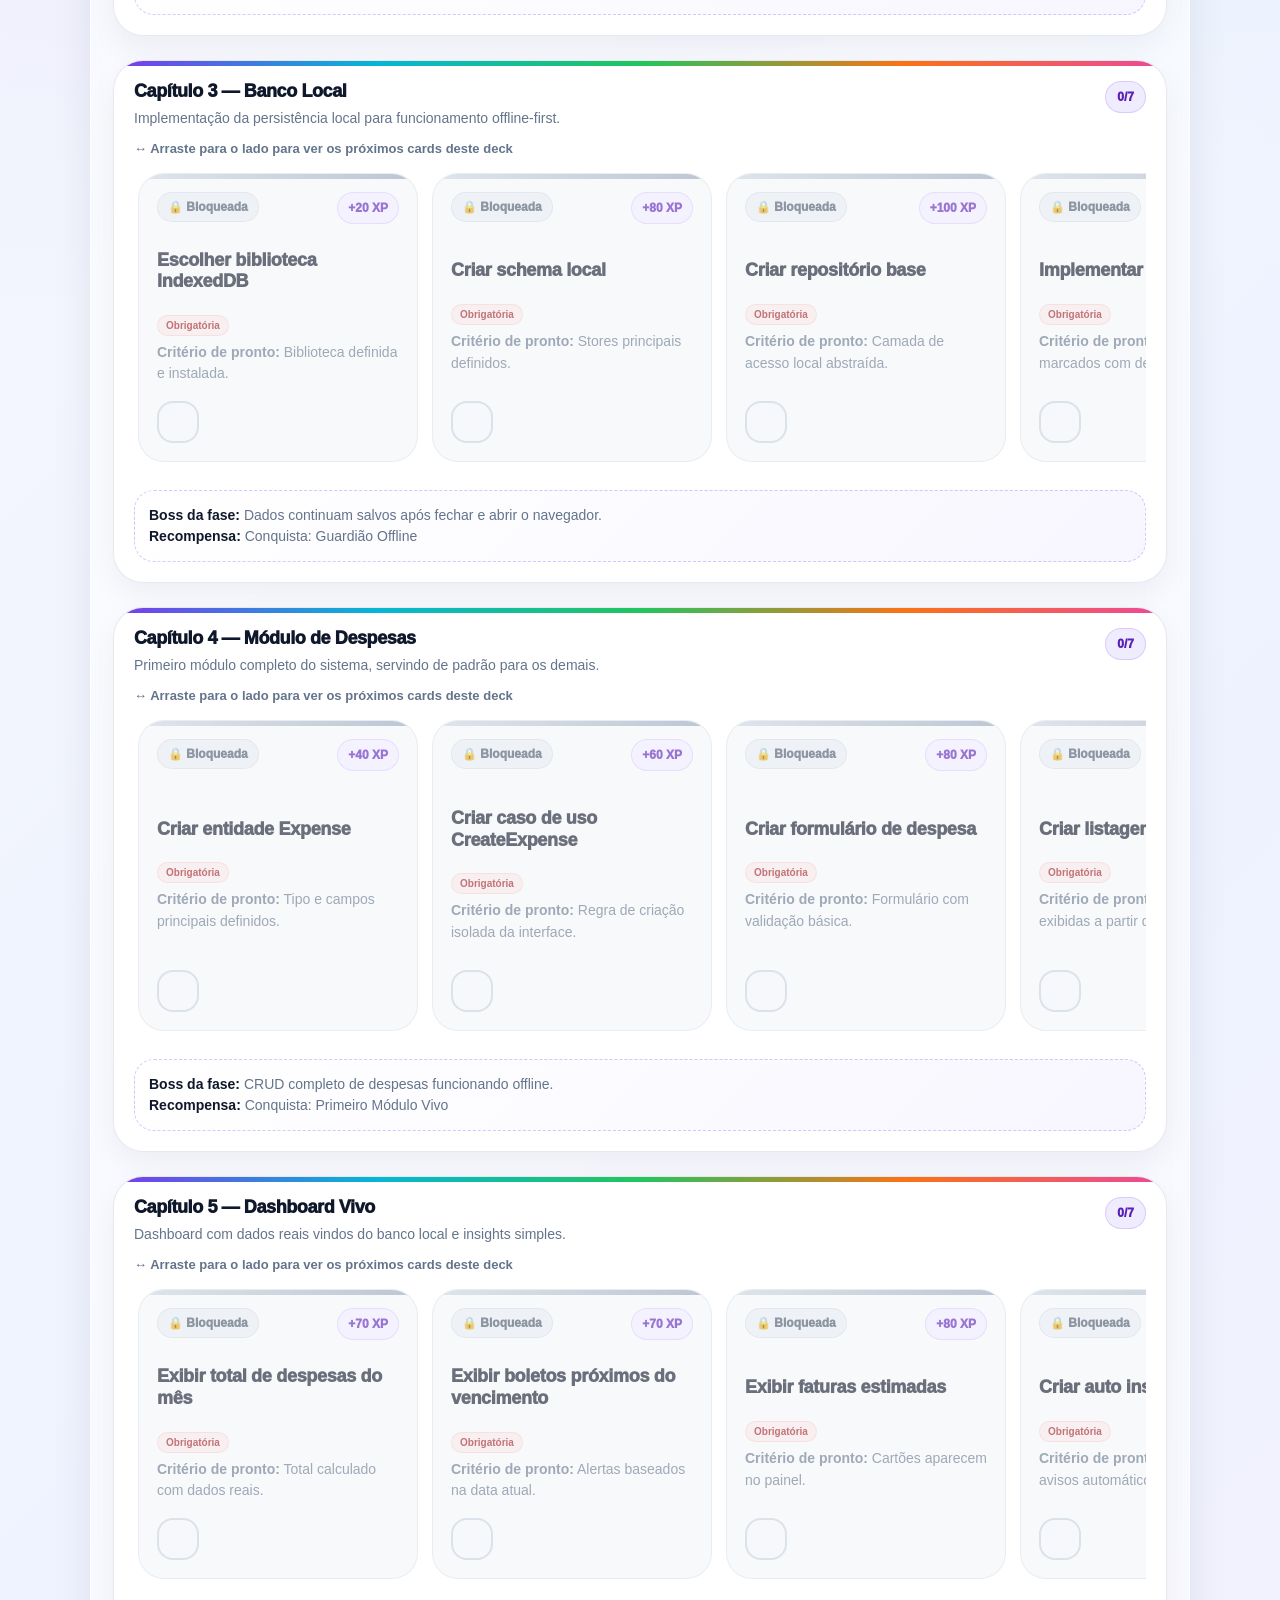
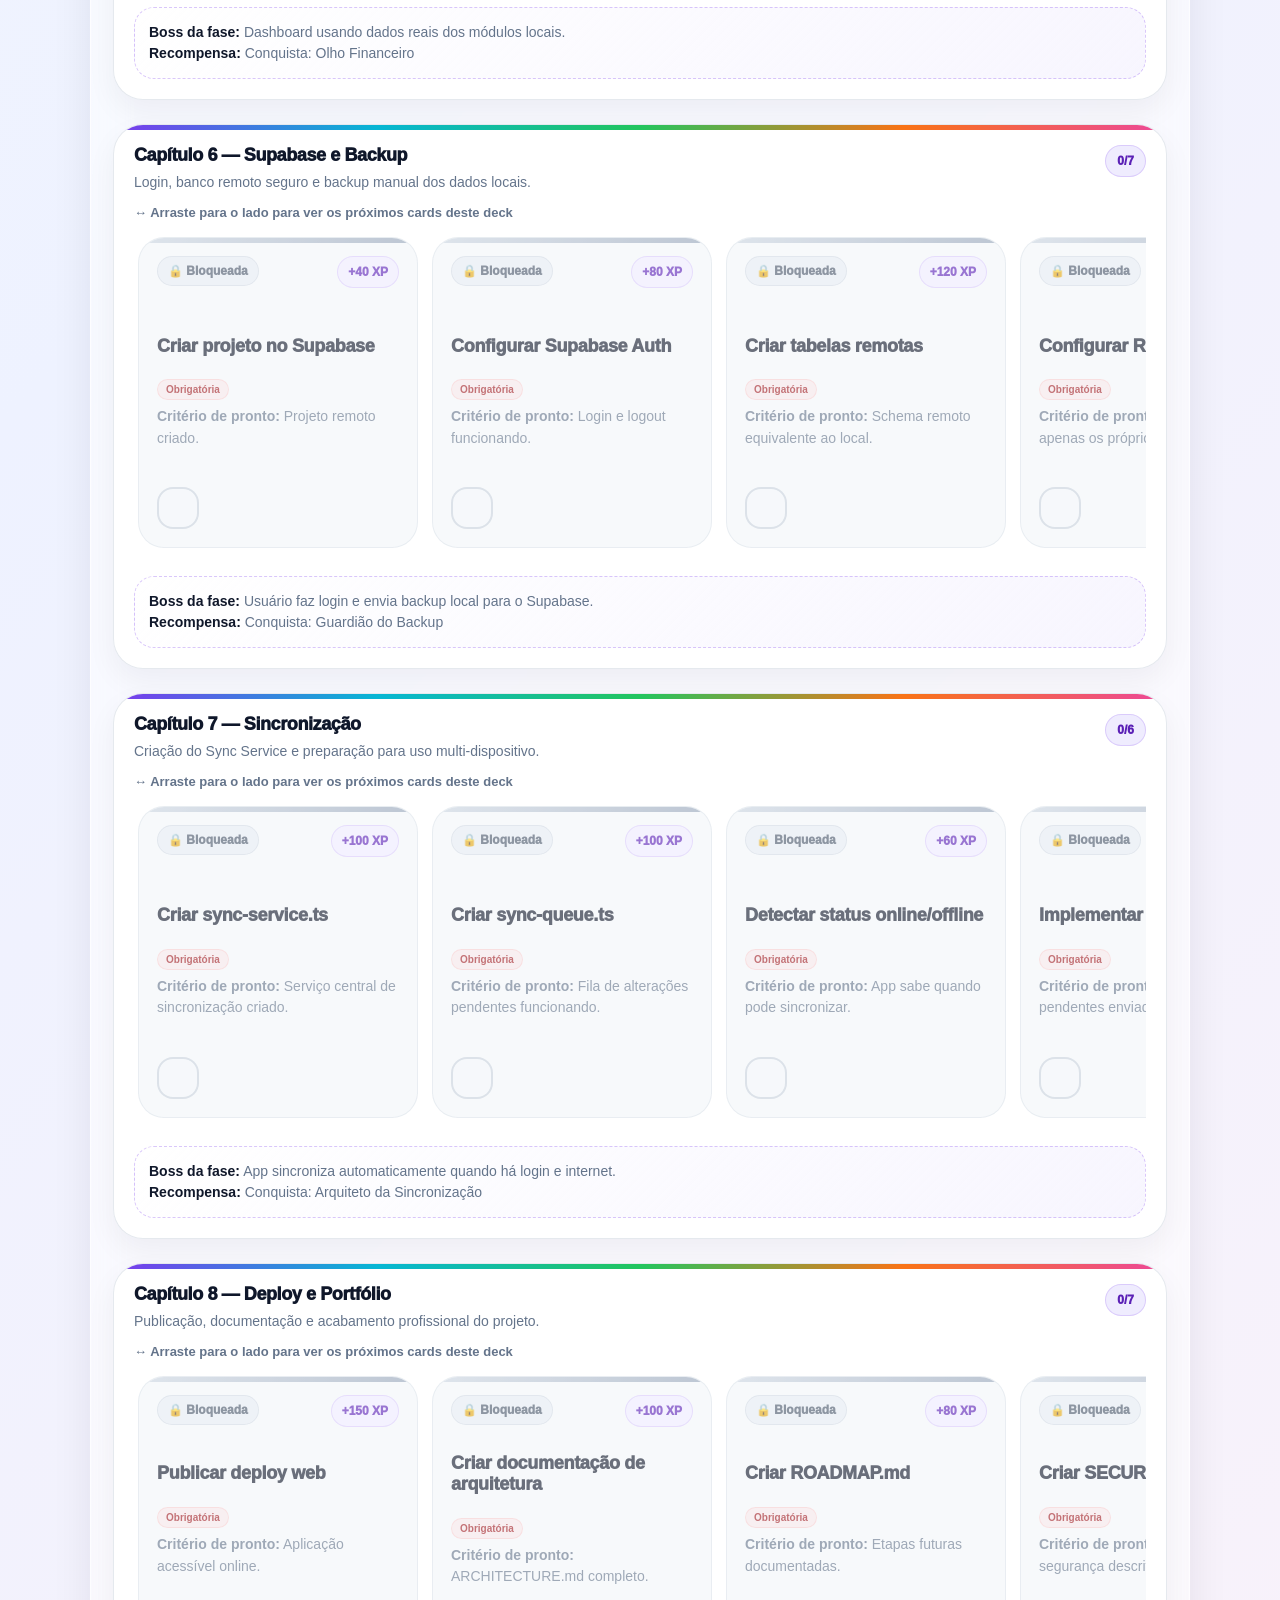
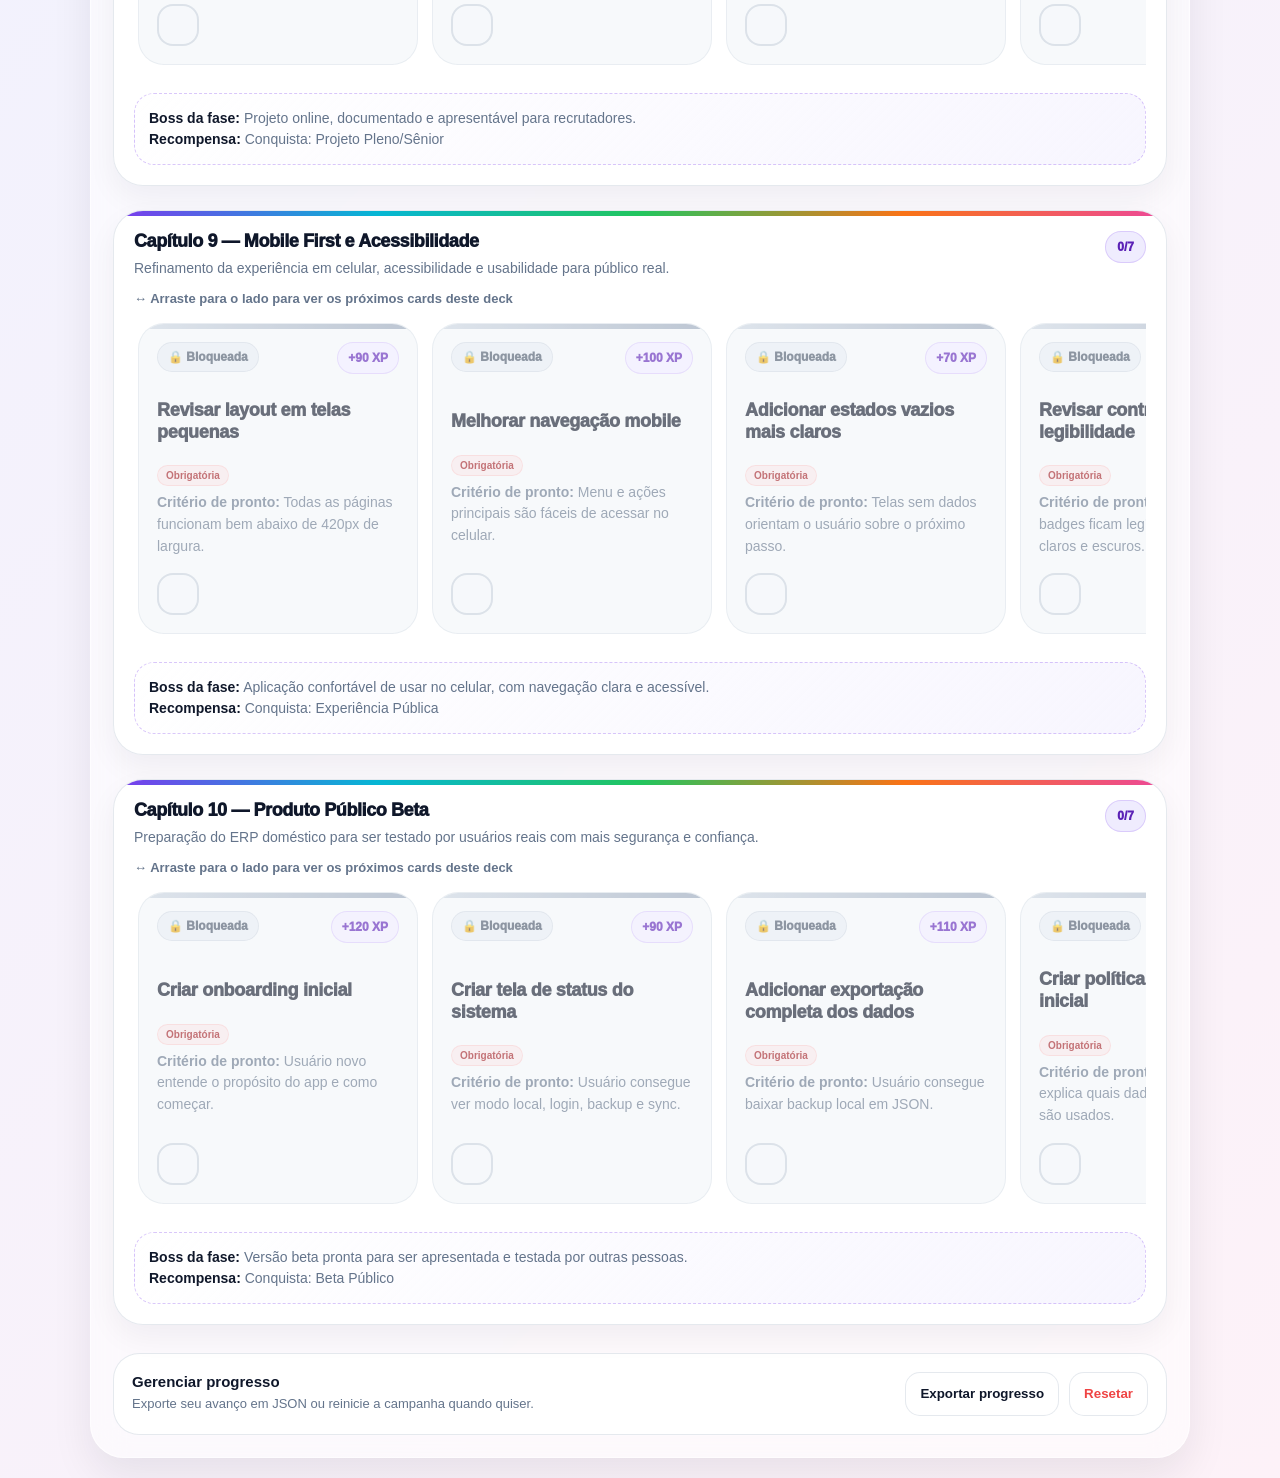
==== commit 63660de2: "Fix mission tag layout and add required/optional mission handling" ====
--- a/index.html
+++ b/index.html
@@ -51,6 +51,7 @@
           <div class="progress-mini">
             <span class="summary-pill" id="xpLabel">0 XP</span>
             <span class="summary-pill" id="levelLabel">Nível 1</span>
+            <span class="summary-pill" id="nextLevelHint">Faltam 250 XP para o próximo nível</span>
           </div>
         </section>
         <h2 class="section-title">Decks de desenvolvimento</h2>
--- a/css/styles.css
+++ b/css/styles.css
@@ -51,7 +51,7 @@
 .content{padding:22px}.main-mission{display:grid;grid-template-columns:minmax(0,1fr) auto;gap:18px;align-items:start;background:linear-gradient(135deg,rgba(124,58,237,.12),rgba(6,182,212,.10)),var(--surface);border:1px solid var(--border);border-radius:30px;padding:24px;margin-bottom:18px;box-shadow:0 12px 30px rgba(15,23,42,.06)}.eyebrow{display:inline-flex;align-items:center;gap:8px;font-size:12px;font-weight:950;color:var(--primary-dark);background:rgba(237,233,254,.92);border:1px solid rgba(124,58,237,.18);border-radius:999px;padding:7px 11px;margin-bottom:14px}html[data-theme="dark"] .eyebrow{background:rgba(76,29,149,.32);color:#ddd6fe}h1{font-size:clamp(28px,4vw,42px);line-height:1;letter-spacing:-1.4px;margin-bottom:10px;color:var(--text)}.subtitle{max-width:680px;color:var(--muted);font-size:15px;line-height:1.6}.mission-focus-card{min-width:210px;background:var(--card);border:1px solid var(--border);border-radius:24px;padding:16px}.focus-label{color:var(--muted);font-size:12px;font-weight:850;margin-bottom:8px}.focus-value{font-size:18px;font-weight:950;letter-spacing:-.4px;line-height:1.2}
 .progress-card{background:var(--surface);border:1px solid var(--border);border-radius:26px;padding:18px;margin-bottom:22px}.progress-top{display:flex;justify-content:space-between;align-items:center;gap:12px;margin-bottom:10px}.progress-title{font-size:14px;font-weight:950;color:var(--text)}.progress-percent{color:var(--primary-dark);font-weight:950;font-size:13px;white-space:nowrap}.progress-bar{height:14px;background:rgba(226,232,240,.95);border-radius:999px;overflow:hidden;border:1px solid var(--border)}html[data-theme="dark"] .progress-bar{background:rgba(30,41,59,.95)}.progress-fill{height:100%;width:0%;background:linear-gradient(90deg,#7c3aed,#06b6d4,#22c55e,#f97316);border-radius:999px;transition:width .35s ease}.progress-mini{display:flex;gap:8px;flex-wrap:wrap;margin-top:12px}.section-title{font-size:20px;font-weight:950;letter-spacing:-.5px;margin:4px 0 16px}
 .chapters{display:grid;gap:24px}.chapter{background:var(--surface);border:1px solid var(--border);border-radius:30px;padding:20px;box-shadow:0 12px 30px rgba(15,23,42,.05);position:relative;overflow:hidden}.chapter::before{content:"";position:absolute;top:0;left:0;right:0;height:5px;background:linear-gradient(90deg,var(--primary),var(--secondary),var(--success),var(--accent),var(--pink))}.chapter-header{display:flex;justify-content:space-between;gap:16px;align-items:flex-start;margin-bottom:16px}.chapter-title{font-size:18px;font-weight:950;letter-spacing:-.4px;margin-bottom:6px}.chapter-description{color:var(--muted);font-size:14px;line-height:1.5;max-width:760px}.badge{white-space:nowrap;border-radius:999px;padding:8px 11px;font-size:12px;font-weight:950;border:1px solid rgba(124,58,237,.18);background:rgba(237,233,254,.85);color:#5b21b6}.badge.done{background:rgba(220,252,231,.95);border-color:rgba(34,197,94,.25);color:#166534}html[data-theme="dark"] .badge{background:rgba(76,29,149,.32);color:#ddd6fe}html[data-theme="dark"] .badge.done{background:rgba(20,83,45,.36);color:#bbf7d0}.deck-hint{color:var(--muted);font-size:13px;font-weight:750;margin:-4px 0 13px;display:flex;align-items:center;gap:8px}
-.mission-list{display:grid;grid-auto-flow:column;grid-auto-columns:minmax(280px,360px);gap:14px;overflow-x:auto;overflow-y:hidden;scroll-snap-type:x mandatory;scroll-padding:4px;padding:4px 4px 14px;cursor:grab;-webkit-overflow-scrolling:touch;scrollbar-width:thin;scrollbar-color:rgba(124,58,237,.45) transparent}.mission-list:active{cursor:grabbing}.mission-list::-webkit-scrollbar{height:8px}.mission-list::-webkit-scrollbar-track{background:rgba(226,232,240,.65);border-radius:999px}.mission-list::-webkit-scrollbar-thumb{background:linear-gradient(90deg,var(--primary),var(--secondary));border-radius:999px}.mission{min-height:250px;display:flex;flex-direction:column;justify-content:space-between;gap:16px;border:1px solid var(--border);border-radius:26px;padding:18px;background:var(--card);transition:.2s ease;scroll-snap-align:start;position:relative;overflow:hidden}.mission::before{content:"";position:absolute;inset:0 0 auto 0;height:5px;background:linear-gradient(90deg,rgba(124,58,237,.85),rgba(6,182,212,.85))}.mission:hover{border-color:rgba(124,58,237,.35);transform:translateY(-2px);box-shadow:0 16px 32px rgba(15,23,42,.08)}.mission.locked{opacity:.62;background:var(--soft);transform:none;box-shadow:none}.mission.locked::before{background:linear-gradient(90deg,#cbd5e1,#94a3b8)}.mission.done{background:linear-gradient(135deg,rgba(240,253,244,.98),rgba(236,253,245,.96));border-color:rgba(34,197,94,.28)}html[data-theme="dark"] .mission.done{background:linear-gradient(135deg,rgba(20,83,45,.42),rgba(15,118,110,.18))}.mission.done::before{background:linear-gradient(90deg,var(--success),#14b8a6)}.mission-top{display:flex;justify-content:space-between;align-items:flex-start;gap:12px}.check{width:42px;height:42px;min-height:42px;border-radius:16px;border:2px solid rgba(148,163,184,.45);display:grid;place-items:center;font-size:18px;font-weight:950;color:transparent;background:var(--card);cursor:pointer;flex-shrink:0;padding:0}.mission.done .check{background:linear-gradient(135deg,var(--success),#14b8a6);border-color:transparent;color:#fff;box-shadow:0 8px 18px rgba(34,197,94,.28)}.mission.locked .check{cursor:not-allowed;background:var(--soft)}.mission-title{font-weight:950;font-size:18px;margin-bottom:10px;line-height:1.2;letter-spacing:-.3px}.mission-meta{color:var(--muted);font-size:14px;line-height:1.55}.mission-state{display:inline-flex;width:max-content;align-items:center;gap:6px;color:#5b21b6;background:rgba(237,233,254,.75);border:1px solid rgba(124,58,237,.16);border-radius:999px;padding:7px 10px;font-size:12px;font-weight:950;margin-bottom:12px}html[data-theme="dark"] .mission-state{background:rgba(76,29,149,.32);color:#ddd6fe}.mission.done .mission-state{color:#166534;background:rgba(220,252,231,.88);border-color:rgba(34,197,94,.22)}html[data-theme="dark"] .mission.done .mission-state{color:#bbf7d0;background:rgba(20,83,45,.36)}.mission.locked .mission-state{color:#475569;background:rgba(226,232,240,.8);border-color:rgba(148,163,184,.25)}html[data-theme="dark"] .mission.locked .mission-state{color:#cbd5e1;background:rgba(51,65,85,.72)}.xp{font-weight:950;color:#5b21b6;background:rgba(237,233,254,.90);border:1px solid rgba(124,58,237,.18);border-radius:999px;padding:8px 10px;white-space:nowrap;font-size:12px}html[data-theme="dark"] .xp{color:#ddd6fe;background:rgba(76,29,149,.32)}.boss{margin-top:14px;border:1px dashed rgba(124,58,237,.28);background:linear-gradient(135deg,rgba(255,255,255,.86),rgba(237,233,254,.42));border-radius:20px;padding:14px;color:var(--muted);font-size:14px;line-height:1.5}html[data-theme="dark"] .boss{background:linear-gradient(135deg,rgba(15,23,42,.86),rgba(76,29,149,.18))}.boss strong{color:var(--text)}
+.mission-list{display:grid;grid-auto-flow:column;grid-auto-columns:minmax(280px,360px);gap:14px;overflow-x:auto;overflow-y:hidden;scroll-snap-type:x mandatory;scroll-padding:4px;padding:4px 4px 14px;cursor:grab;-webkit-overflow-scrolling:touch;scrollbar-width:thin;scrollbar-color:rgba(124,58,237,.45) transparent}.mission-list:active{cursor:grabbing}.mission-list::-webkit-scrollbar{height:8px}.mission-list::-webkit-scrollbar-track{background:rgba(226,232,240,.65);border-radius:999px}.mission-list::-webkit-scrollbar-thumb{background:linear-gradient(90deg,var(--primary),var(--secondary));border-radius:999px}.mission{min-height:250px;display:flex;flex-direction:column;justify-content:space-between;gap:16px;border:1px solid var(--border);border-radius:26px;padding:18px;background:var(--card);transition:.2s ease;scroll-snap-align:start;position:relative;overflow:hidden}.mission::before{content:"";position:absolute;inset:0 0 auto 0;height:5px;background:linear-gradient(90deg,rgba(124,58,237,.85),rgba(6,182,212,.85))}.mission:hover{border-color:rgba(124,58,237,.35);transform:translateY(-2px);box-shadow:0 16px 32px rgba(15,23,42,.08)}.mission.locked{opacity:.62;background:var(--soft);transform:none;box-shadow:none}.mission.locked::before{background:linear-gradient(90deg,#cbd5e1,#94a3b8)}.mission.done{background:linear-gradient(135deg,rgba(240,253,244,.98),rgba(236,253,245,.96));border-color:rgba(34,197,94,.28)}html[data-theme="dark"] .mission.done{background:linear-gradient(135deg,rgba(20,83,45,.42),rgba(15,118,110,.18))}.mission.done::before{background:linear-gradient(90deg,var(--success),#14b8a6)}.mission-top{display:flex;justify-content:space-between;align-items:flex-start;gap:12px}.check{width:42px;height:42px;min-height:42px;border-radius:16px;border:2px solid rgba(148,163,184,.45);display:grid;place-items:center;font-size:18px;font-weight:950;color:transparent;background:var(--card);cursor:pointer;flex-shrink:0;padding:0}.mission.done .check{background:linear-gradient(135deg,var(--success),#14b8a6);border-color:transparent;color:#fff;box-shadow:0 8px 18px rgba(34,197,94,.28)}.mission.locked .check{cursor:not-allowed;background:var(--soft)}.mission-title{font-weight:950;font-size:18px;margin-bottom:10px;line-height:1.2;letter-spacing:-.3px}.mission-meta{color:var(--muted);font-size:14px;line-height:1.55}.mission-tag{display:inline-flex;align-items:center;gap:6px;font-size:10px;font-weight:800;padding:4px 8px;border-radius:999px;margin:12px 0 6px;white-space:nowrap;background:rgba(255,255,255,0.14);border:1px solid rgba(255,255,255,0.18)}.mission-tag.required{background:rgba(248,113,113,.12);color:#9f1d24;border-color:rgba(248,113,113,.22)}.mission-tag.optional{background:rgba(34,197,94,.12);color:#165b33;border-color:rgba(34,197,94,.22)}.mission-state{display:inline-flex;width:max-content;align-items:center;gap:6px;color:#5b21b6;background:rgba(237,233,254,.75);border:1px solid rgba(124,58,237,.16);border-radius:999px;padding:7px 10px;font-size:12px;font-weight:950;margin-bottom:12px}html[data-theme="dark"] .mission-state{background:rgba(76,29,149,.32);color:#ddd6fe}.mission.done .mission-state{color:#166534;background:rgba(220,252,231,.88);border-color:rgba(34,197,94,.22)}html[data-theme="dark"] .mission.done .mission-state{color:#bbf7d0;background:rgba(20,83,45,.36)}.mission.locked .mission-state{color:#475569;background:rgba(226,232,240,.8);border-color:rgba(148,163,184,.25)}html[data-theme="dark"] .mission.locked .mission-state{color:#cbd5e1;background:rgba(51,65,85,.72)}.xp{font-weight:950;color:#5b21b6;background:rgba(237,233,254,.90);border:1px solid rgba(124,58,237,.18);border-radius:999px;padding:8px 10px;white-space:nowrap;font-size:12px}html[data-theme="dark"] .xp{color:#ddd6fe;background:rgba(76,29,149,.32)}.boss{margin-top:14px;border:1px dashed rgba(124,58,237,.28);background:linear-gradient(135deg,rgba(255,255,255,.86),rgba(237,233,254,.42));border-radius:20px;padding:14px;color:var(--muted);font-size:14px;line-height:1.5}html[data-theme="dark"] .boss{background:linear-gradient(135deg,rgba(15,23,42,.86),rgba(76,29,149,.18))}.boss strong{color:var(--text)}
 .footer-actions{margin-top:28px;background:var(--surface);border:1px solid var(--border);border-radius:26px;padding:18px;display:flex;justify-content:space-between;align-items:center;gap:16px;flex-wrap:wrap}.footer-actions-text strong{display:block;font-size:15px;margin-bottom:4px}.footer-actions-text span{color:var(--muted);font-size:13px;line-height:1.45}.actions{display:flex;gap:10px;flex-wrap:wrap}.toast{position:fixed;right:24px;bottom:24px;background:linear-gradient(135deg,#111827,#5b21b6);color:#fff;border-radius:18px;padding:14px 16px;box-shadow:var(--shadow);opacity:0;transform:translateY(12px);pointer-events:none;transition:.25s ease;max-width:320px;font-weight:800;z-index:50}.toast.show{opacity:1;transform:translateY(0)}
 body[data-card-style="square"] .mission{border-radius:2px}
 body[data-card-style="square"] .chapter{border-radius:2px}
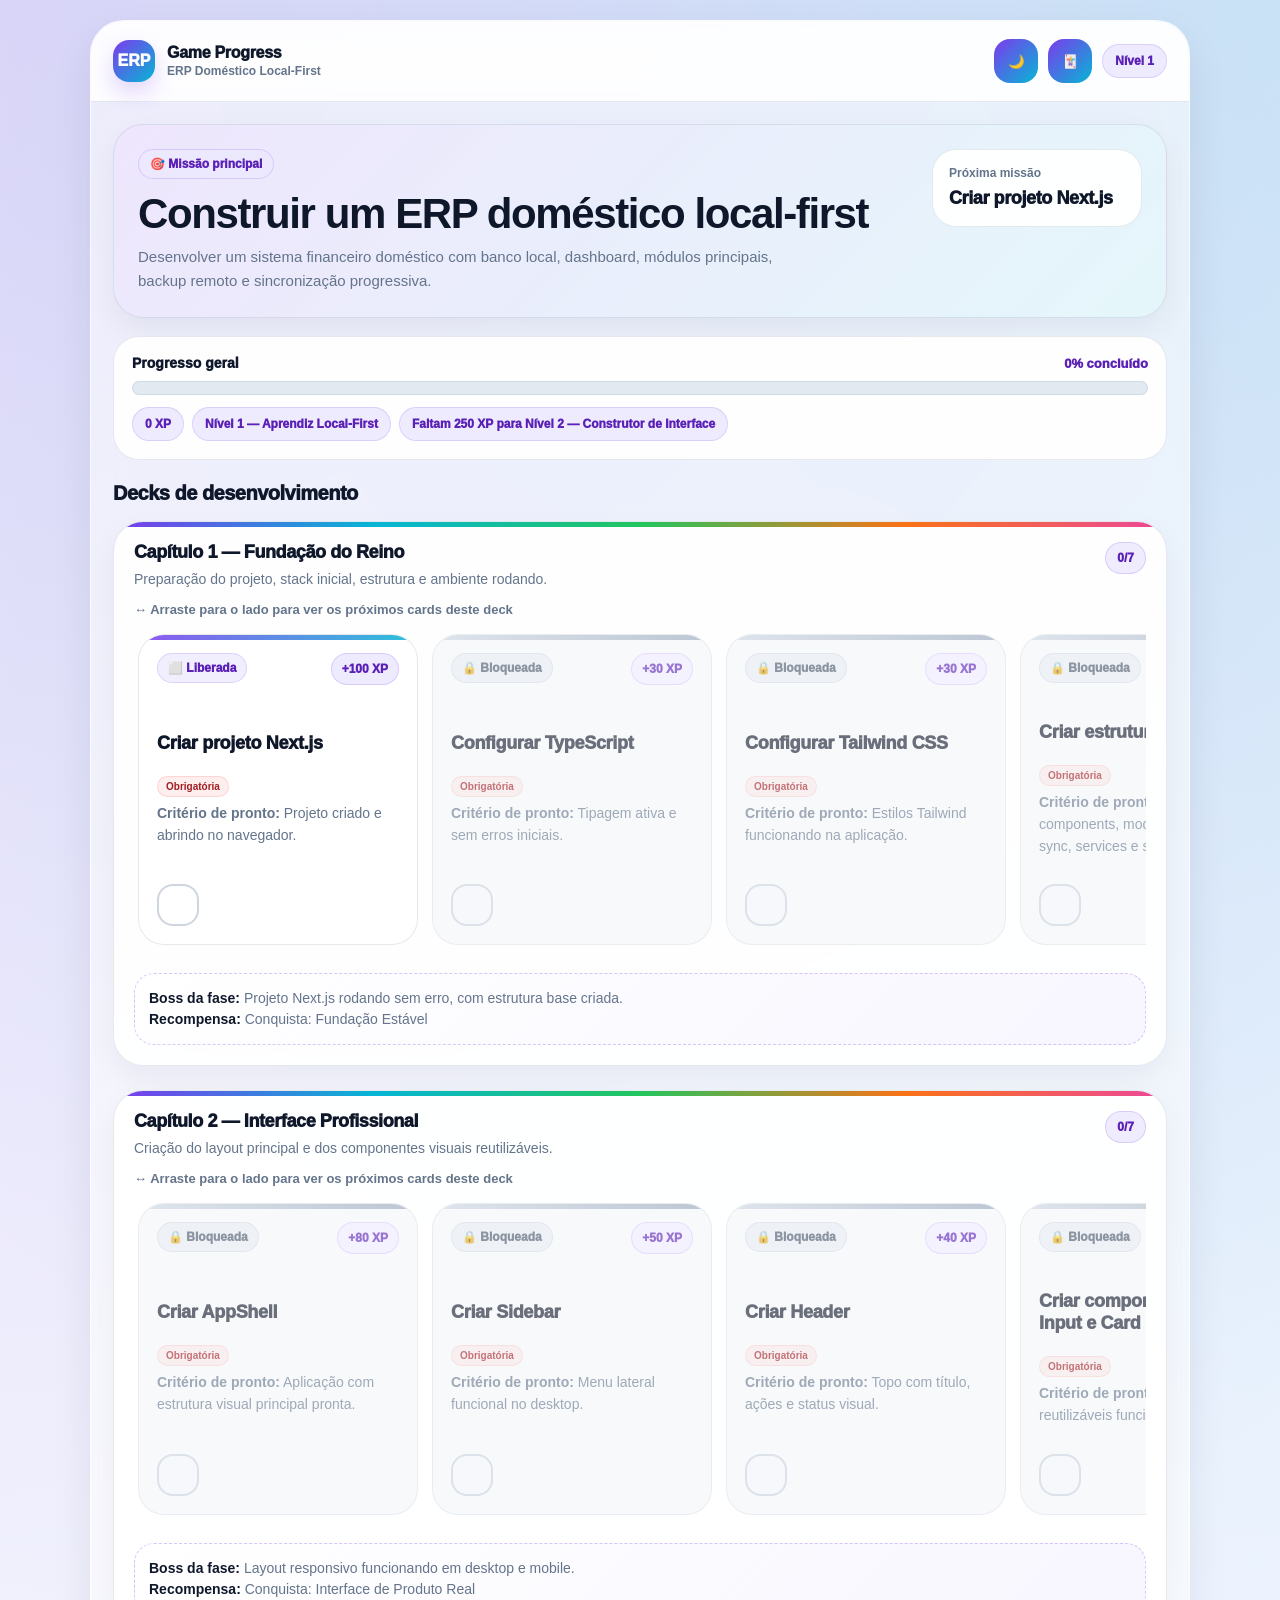
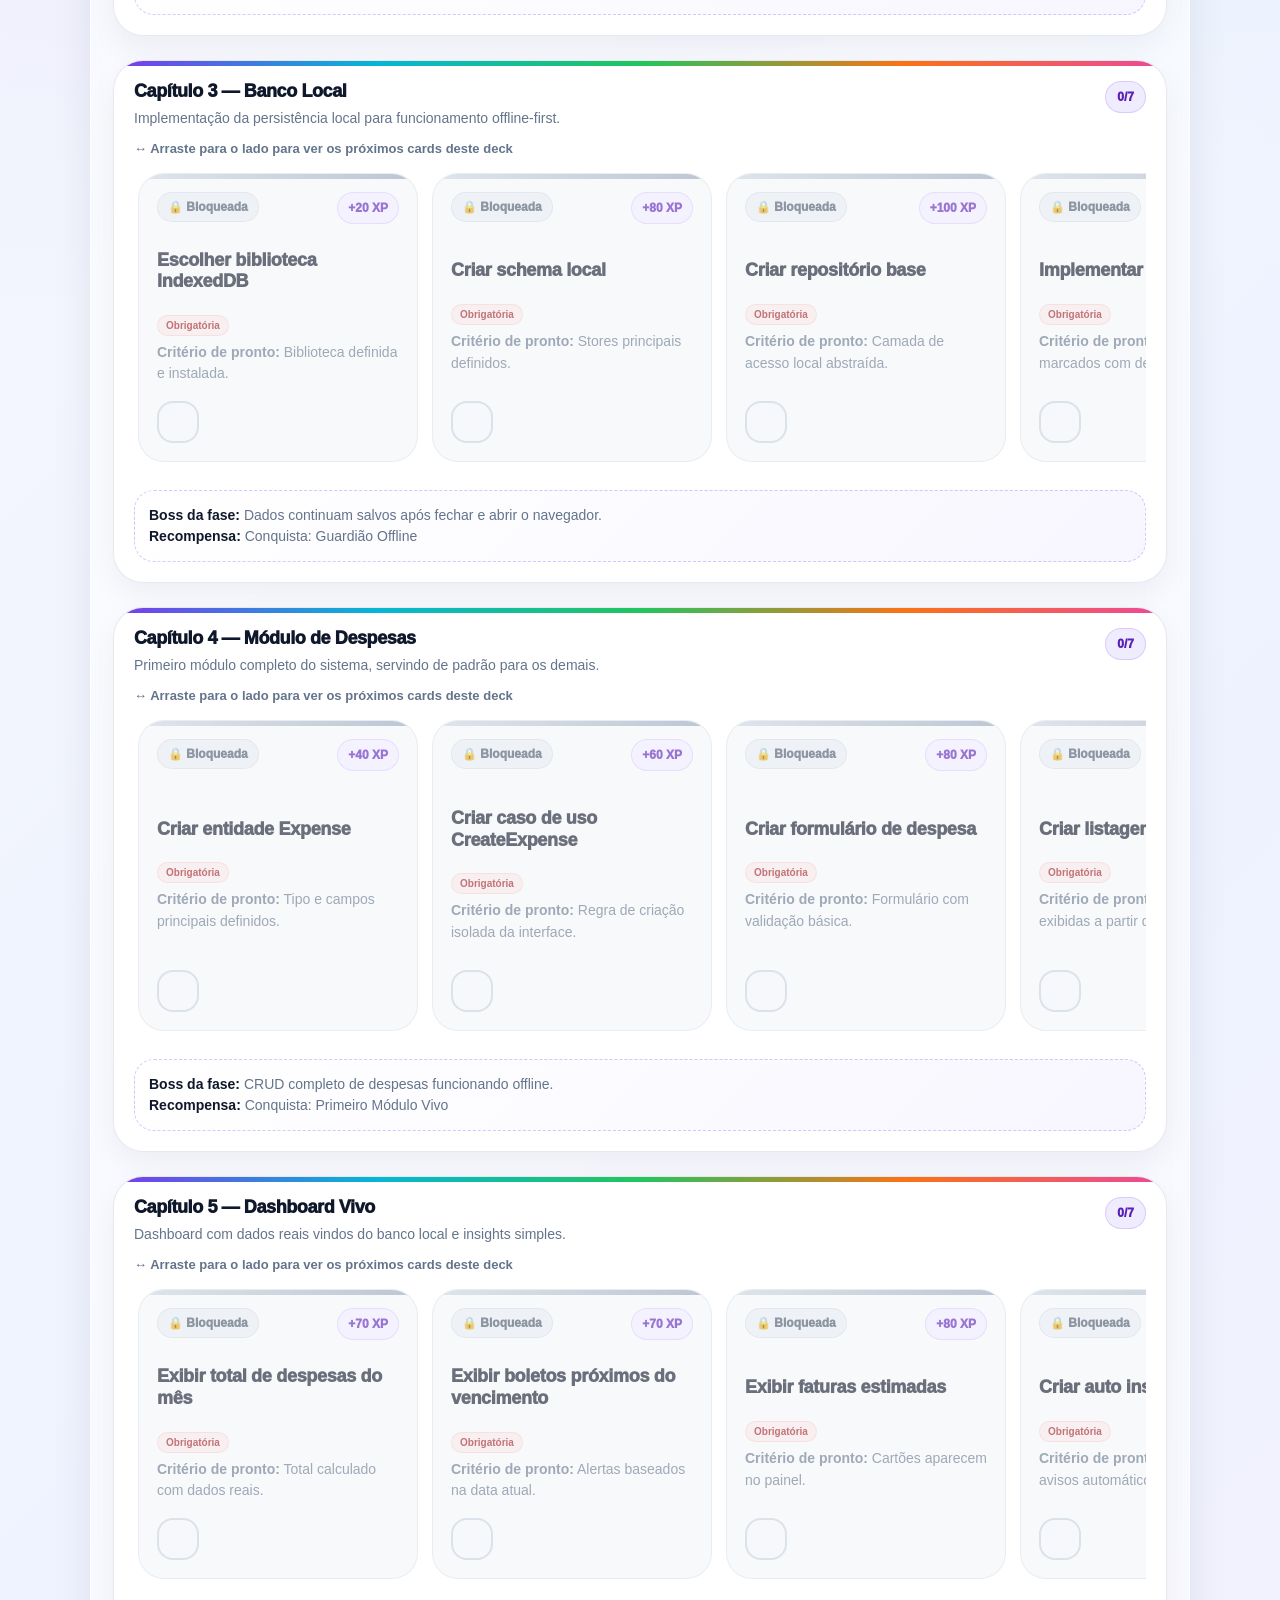
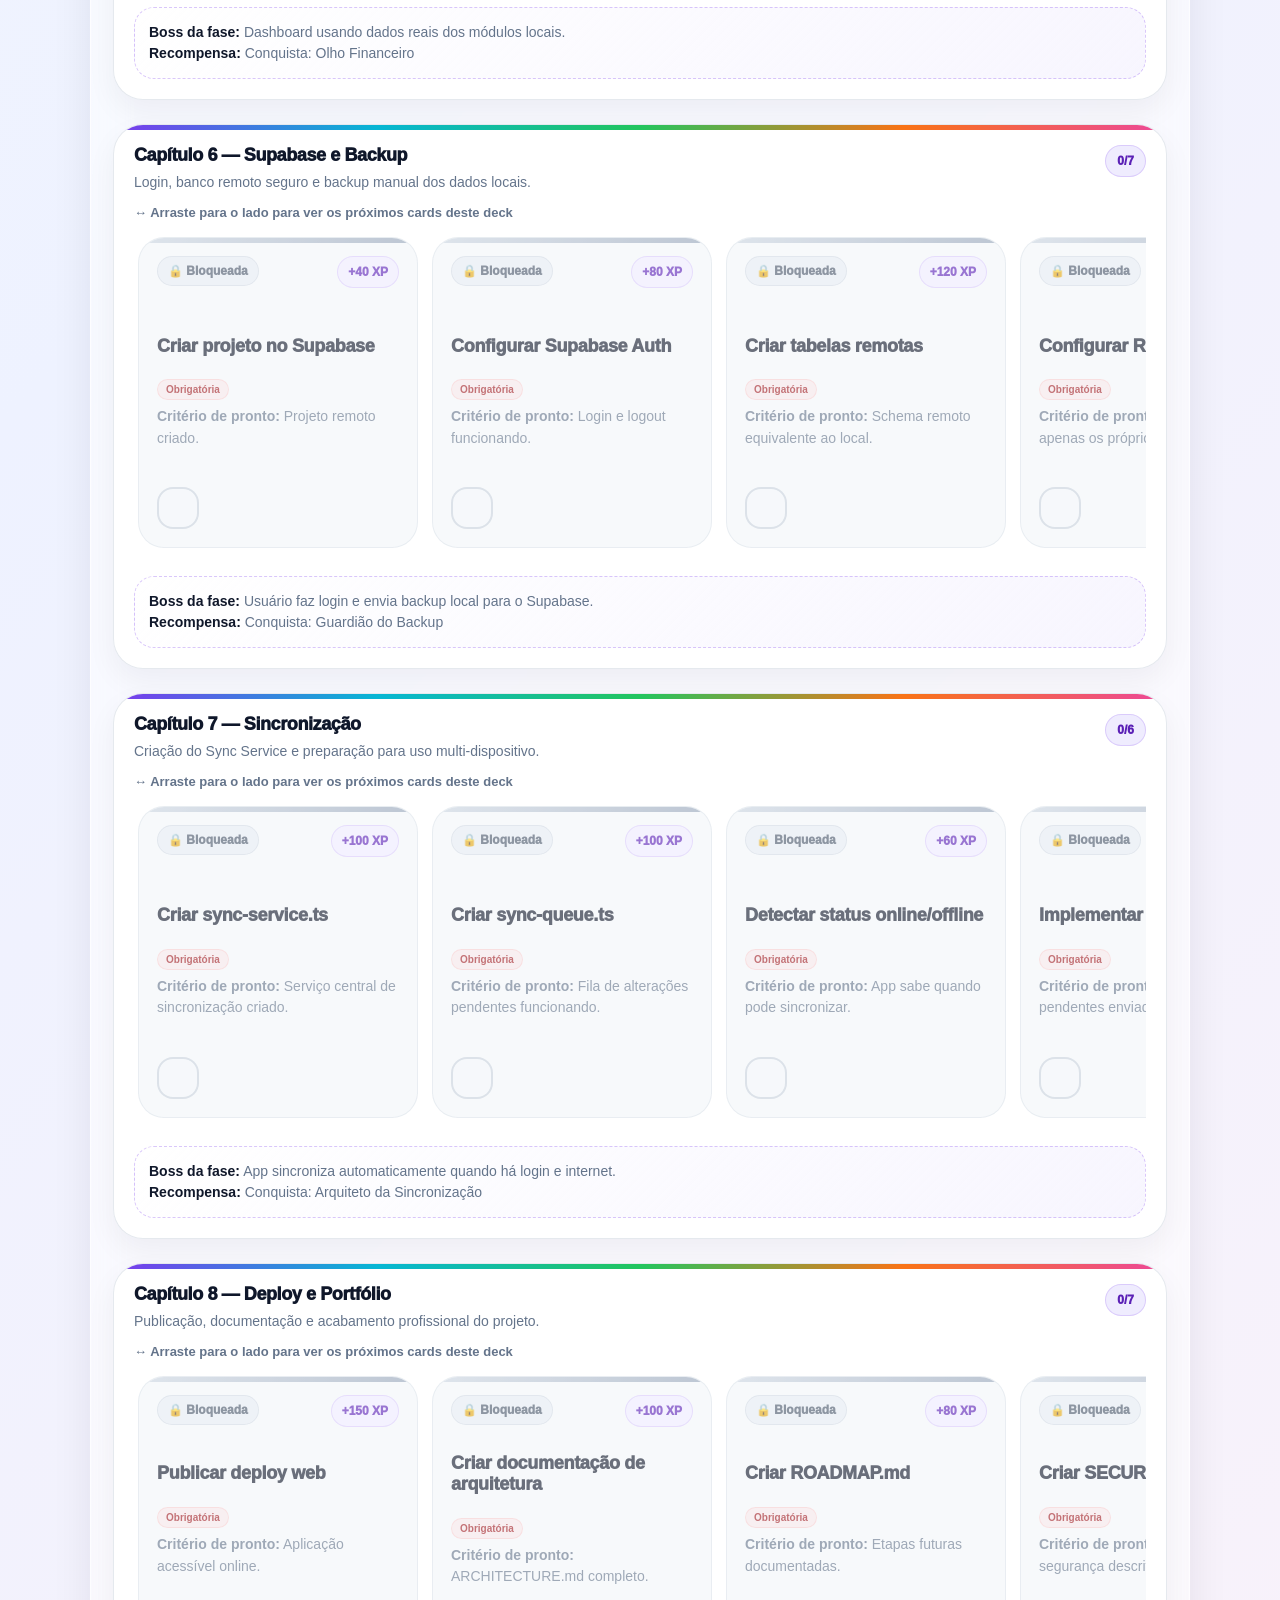
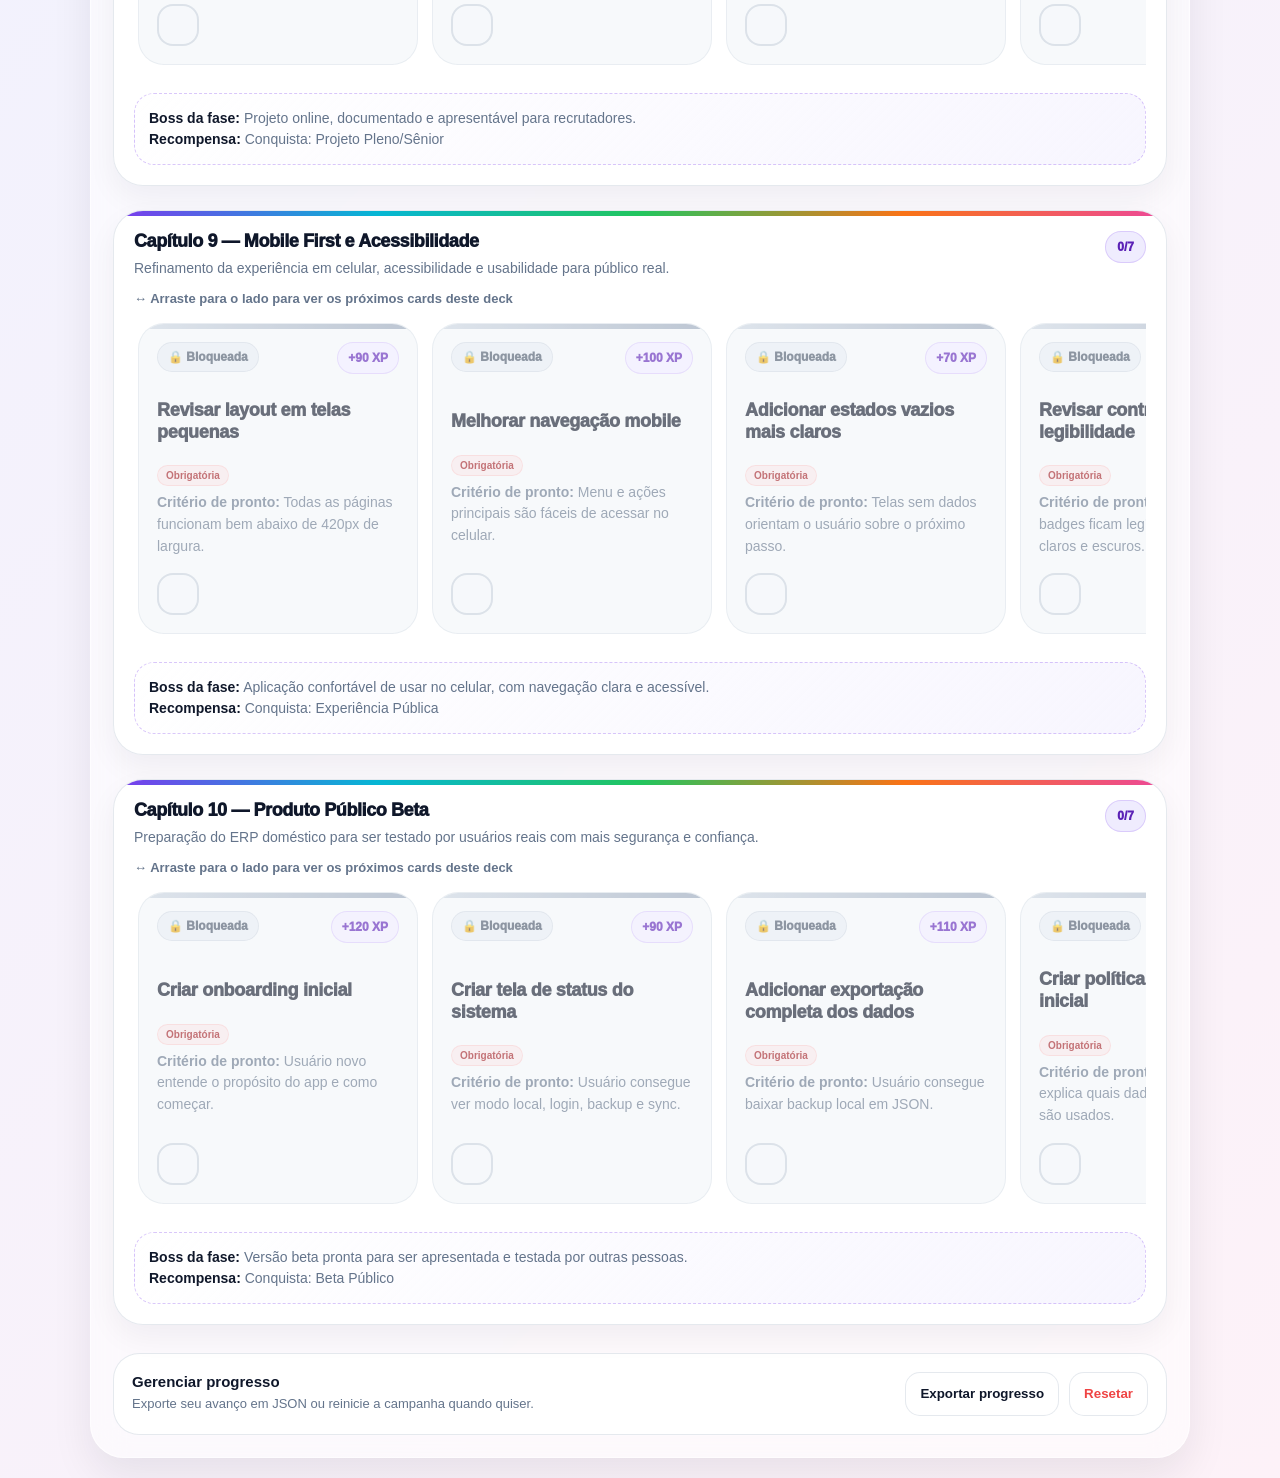
==== commit f46050ec: "Migrar dados de missões para JSON e remover classes JS" ====
--- a/index.html
+++ b/index.html
@@ -70,7 +70,6 @@
     </div>
   </main>
   <div class="toast" id="toast"></div>
-  <script src="js/missions-data.js"></script>
   <script src="js/app.js"></script>
 </body>
 </html>
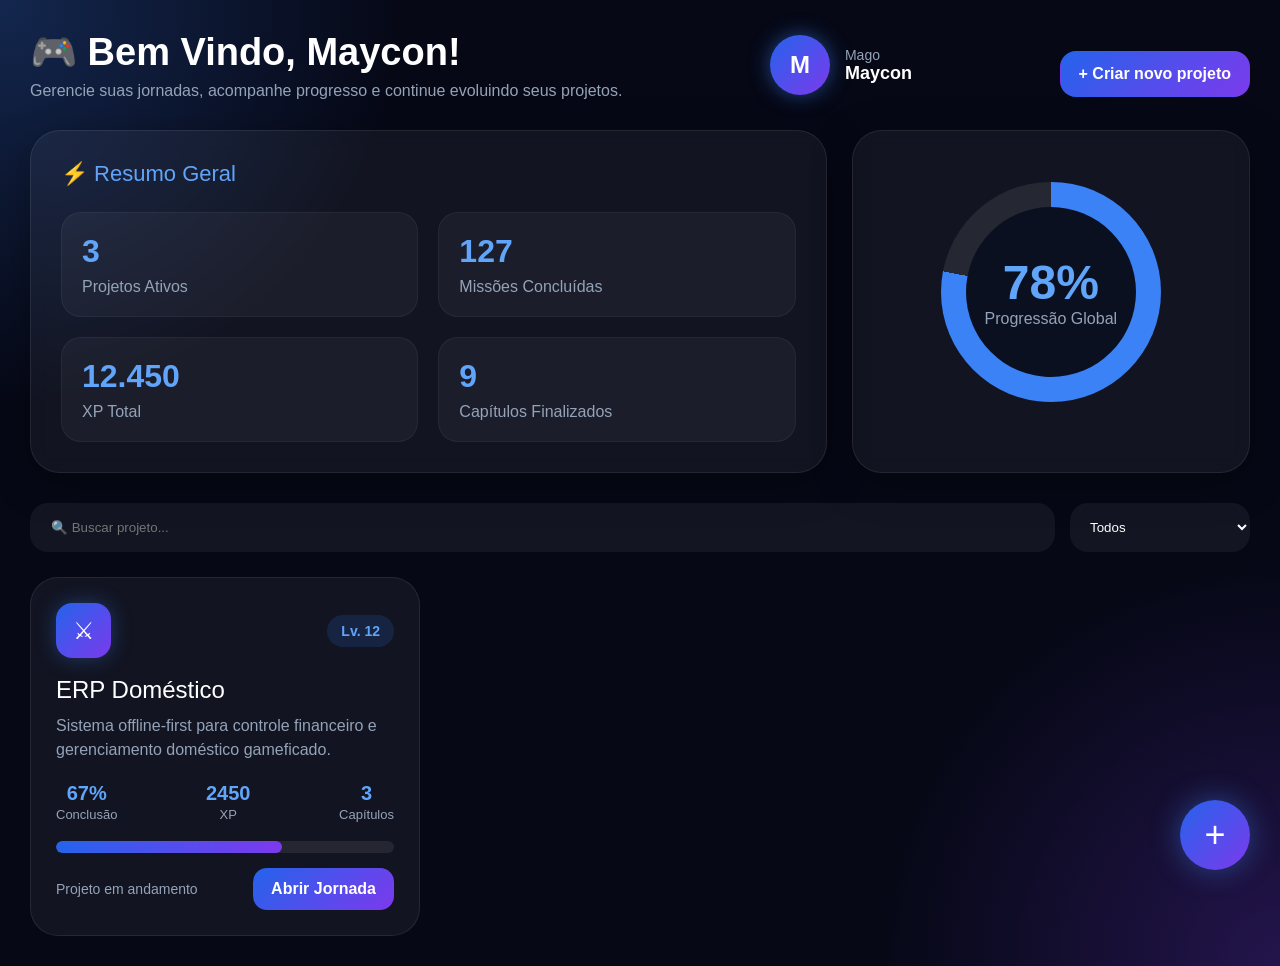
==== commit 2c216f40: "Move o botão de abrir projeto para o card de Abrir Jornada" ====
--- a/index.html
+++ b/index.html
@@ -1,75 +1,629 @@
 <!DOCTYPE html>
-<html lang="pt-BR" data-theme="light">
+<html lang="pt-BR">
 <head>
   <meta charset="UTF-8" />
-  <meta name="viewport" content="width=device-width, initial-scale=1.0" />
-  <title>Game Progress — ERP Doméstico</title>
-  <link rel="stylesheet" href="css/styles.css" />
+  <meta name="viewport" content="width=device-width, initial-scale=1.0"/>
+  <title>Mestre Dashboard</title>
+
+  <style>
+
+    *{
+      margin:0;
+      padding:0;
+      box-sizing:border-box;
+      font-family:Arial, Helvetica, sans-serif;
+    }
+
+    body{
+      background:
+        radial-gradient(circle at top left, rgba(59,130,246,.25), transparent 25%),
+        radial-gradient(circle at bottom right, rgba(124,58,237,.25), transparent 25%),
+        #060816;
+
+      color:white;
+      min-height:100vh;
+      padding:30px;
+    }
+
+    .container{
+      max-width:1400px;
+      margin:auto;
+    }
+
+    /* HEADER */
+
+    .header{
+      display:flex;
+      justify-content:space-between;
+      align-items:center;
+      margin-bottom:30px;
+      flex-wrap:wrap;
+      gap:20px;
+    }
+
+    .welcome h1{
+      font-size:38px;
+      margin-bottom:8px;
+    }
+
+    .welcome p{
+      color:#94a3b8;
+      font-size:16px;
+    }
+
+    .profile{
+      display:flex;
+      align-items:center;
+      gap:15px;
+    }
+
+    .avatar{
+      width:60px;
+      height:60px;
+      border-radius:50%;
+      background:linear-gradient(135deg,#2563eb,#7c3aed);
+      display:flex;
+      align-items:center;
+      justify-content:center;
+      font-size:24px;
+      font-weight:bold;
+      box-shadow:0 0 20px rgba(59,130,246,.5);
+    }
+
+    .profile-info span{
+      display:block;
+      color:#94a3b8;
+      font-size:14px;
+    }
+
+    .profile-info strong{
+      font-size:18px;
+    }
+
+    .page-links{
+      display:flex;
+      flex-wrap:wrap;
+      gap:12px;
+      align-items:center;
+      margin-top:18px;
+    }
+
+    .link-button{
+      display:inline-flex;
+      align-items:center;
+      justify-content:center;
+      padding:13px 18px;
+      border-radius:16px;
+      border:1px solid rgba(255,255,255,.12);
+      color:white;
+      text-decoration:none;
+      font-weight:700;
+      transition:.2s;
+      background:rgba(255,255,255,.08);
+    }
+
+    .link-button:hover{
+      transform:translateY(-2px);
+      background:rgba(255,255,255,.14);
+    }
+
+    .link-button.primary{
+      background:linear-gradient(135deg,#2563eb,#7c3aed);
+      border-color:transparent;
+    }
+
+    /* GRID */
+
+    .top-grid{
+      display:grid;
+      grid-template-columns:2fr 1fr;
+      gap:25px;
+      margin-bottom:30px;
+    }
+
+    .glass{
+      background:rgba(255,255,255,.05);
+      border:1px solid rgba(255,255,255,.08);
+      backdrop-filter:blur(10px);
+      border-radius:30px;
+      padding:30px;
+      box-shadow:0 10px 40px rgba(0,0,0,.35);
+    }
+
+    /* STATS */
+
+    .stats-title{
+      font-size:22px;
+      margin-bottom:25px;
+      color:#60a5fa;
+    }
+
+    .stats-grid{
+      display:grid;
+      grid-template-columns:repeat(2,1fr);
+      gap:20px;
+    }
+
+    .stat-card{
+      background:rgba(255,255,255,.04);
+      border-radius:20px;
+      padding:20px;
+      border:1px solid rgba(255,255,255,.05);
+      transition:.2s;
+    }
+
+    .stat-card:hover{
+      transform:translateY(-4px);
+      border-color:rgba(96,165,250,.3);
+    }
+
+    .stat-card h2{
+      font-size:32px;
+      margin-bottom:8px;
+      color:#60a5fa;
+    }
+
+    .stat-card p{
+      color:#94a3b8;
+    }
+
+    /* RADIAL */
+
+    .radial-container{
+      display:flex;
+      flex-direction:column;
+      align-items:center;
+      justify-content:center;
+      height:100%;
+    }
+
+    .radial{
+      width:220px;
+      height:220px;
+      border-radius:50%;
+      background:
+        conic-gradient(#3b82f6 0% 78%, rgba(255,255,255,.08) 78% 100%);
+      display:flex;
+      align-items:center;
+      justify-content:center;
+      margin-bottom:20px;
+      position:relative;
+    }
+
+    .radial::before{
+      content:"";
+      width:170px;
+      height:170px;
+      border-radius:50%;
+      background:#0b1020;
+      position:absolute;
+    }
+
+    .radial-content{
+      position:relative;
+      text-align:center;
+      z-index:2;
+    }
+
+    .radial-content h1{
+      font-size:48px;
+      color:#60a5fa;
+    }
+
+    .radial-content span{
+      color:#94a3b8;
+    }
+
+    /* SEARCH */
+
+    .search-area{
+      display:flex;
+      gap:15px;
+      margin-bottom:25px;
+      flex-wrap:wrap;
+    }
+
+    .search{
+      flex:1;
+      min-width:250px;
+      background:rgba(255,255,255,.05);
+      border:none;
+      border-radius:18px;
+      padding:16px 20px;
+      color:white;
+      outline:none;
+      border:1px solid transparent;
+      transition:.2s;
+    }
+
+    .search:focus{
+      border-color:#3b82f6;
+      box-shadow:0 0 0 4px rgba(59,130,246,.2);
+    }
+
+    .filter{
+      background:rgba(255,255,255,.05);
+      border:none;
+      border-radius:18px;
+      padding:16px;
+      color:white;
+      outline:none;
+      min-width:180px;
+    }
+
+    /* PROJECTS */
+
+    .projects{
+      display:grid;
+      grid-template-columns:repeat(auto-fill,minmax(320px,1fr));
+      gap:25px;
+    }
+
+    .project-card{
+      background:rgba(255,255,255,.05);
+      border:1px solid rgba(255,255,255,.08);
+      border-radius:28px;
+      padding:25px;
+      transition:.25s;
+      position:relative;
+      overflow:hidden;
+    }
+
+    .project-card::before{
+      content:"";
+      position:absolute;
+      inset:0;
+      background:linear-gradient(135deg,
+        rgba(59,130,246,.15),
+        transparent 60%);
+      opacity:0;
+      transition:.25s;
+    }
+
+    .project-card:hover{
+      transform:translateY(-6px);
+      border-color:rgba(96,165,250,.3);
+    }
+
+    .project-card:hover::before{
+      opacity:1;
+    }
+
+    .project-top{
+      display:flex;
+      justify-content:space-between;
+      align-items:center;
+      margin-bottom:18px;
+      position:relative;
+      z-index:2;
+    }
+
+    .project-icon{
+      width:55px;
+      height:55px;
+      border-radius:16px;
+      background:linear-gradient(135deg,#2563eb,#7c3aed);
+      display:flex;
+      align-items:center;
+      justify-content:center;
+      font-size:24px;
+      box-shadow:0 0 20px rgba(59,130,246,.35);
+    }
+
+    .level{
+      background:rgba(59,130,246,.15);
+      color:#60a5fa;
+      padding:8px 14px;
+      border-radius:999px;
+      font-size:14px;
+      font-weight:bold;
+    }
+
+    .project-title{
+      font-size:24px;
+      margin-bottom:10px;
+      position:relative;
+      z-index:2;
+    }
+
+    .project-description{
+      color:#94a3b8;
+      margin-bottom:20px;
+      line-height:1.5;
+      position:relative;
+      z-index:2;
+    }
+
+    .project-stats{
+      display:flex;
+      justify-content:space-between;
+      margin-bottom:18px;
+      position:relative;
+      z-index:2;
+    }
+
+    .project-stats div{
+      text-align:center;
+    }
+
+    .project-stats strong{
+      display:block;
+      font-size:20px;
+      color:#60a5fa;
+    }
+
+    .project-stats span{
+      color:#94a3b8;
+      font-size:13px;
+    }
+
+    .progress-bar{
+      width:100%;
+      height:12px;
+      border-radius:999px;
+      background:rgba(255,255,255,.08);
+      overflow:hidden;
+      margin-bottom:15px;
+      position:relative;
+      z-index:2;
+    }
+
+    .progress-fill{
+      height:100%;
+      border-radius:999px;
+      background:linear-gradient(90deg,#2563eb,#7c3aed);
+    }
+
+    .project-footer{
+      display:flex;
+      justify-content:space-between;
+      align-items:center;
+      position:relative;
+      z-index:2;
+    }
+
+    .progress-text{
+      color:#94a3b8;
+      font-size:14px;
+    }
+
+    .open-btn{
+      background:linear-gradient(135deg,#2563eb,#7c3aed);
+      border:none;
+      color:white;
+      padding:12px 18px;
+      border-radius:14px;
+      cursor:pointer;
+      font-weight:bold;
+      transition:.2s;
+      display:inline-flex;
+      align-items:center;
+      justify-content:center;
+      text-decoration:none;
+    }
+
+    .open-btn:hover{
+      opacity:.9;
+      transform:scale(1.03);
+    }
+
+    /* FLOAT BUTTON */
+
+    .float-btn{
+      position:fixed;
+      bottom:30px;
+      right:30px;
+      width:70px;
+      height:70px;
+      border:none;
+      border-radius:50%;
+      background:linear-gradient(135deg,#2563eb,#7c3aed);
+      color:white;
+      font-size:36px;
+      cursor:pointer;
+      box-shadow:0 0 30px rgba(59,130,246,.45);
+      transition:.2s;
+    }
+
+    .float-btn:hover{
+      transform:scale(1.08);
+    }
+
+    @media(max-width:980px){
+
+      .top-grid{
+        grid-template-columns:1fr;
+      }
+
+      .stats-grid{
+        grid-template-columns:1fr;
+      }
+
+    }
+
+  </style>
 </head>
+
 <body>
-  <main class="app">
-    <div class="native-shell">
-      <header class="app-topbar">
-        <div class="brand">
-          <div class="brand-icon">ERP</div>
+
+  <div class="container">
+
+    <!-- HEADER -->
+
+    <div class="header">
+
+      <div class="welcome">
+        <h1>🎮 Bem Vindo, Maycon!</h1>
+        <p>
+          Gerencie suas jornadas, acompanhe progresso e continue evoluindo seus projetos.
+        </p>
+      </div>
+
+      <div class="profile">
+
+        <div class="avatar">
+          M
+        </div>
+
+        <div class="profile-info">
+          <span>Mago</span>
+          <strong>Maycon</strong>
+        </div>
+
+      </div>
+
+      <div class="page-links">
+        <a class="link-button primary" href="create-project.html">+ Criar novo projeto</a>
+      </div>
+
+    </div>
+
+    <!-- TOP GRID -->
+
+    <div class="top-grid">
+
+      <!-- STATS -->
+
+      <div class="glass">
+
+        <div class="stats-title">
+          ⚡ Resumo Geral
+        </div>
+
+        <div class="stats-grid">
+
+          <div class="stat-card">
+            <h2>3</h2>
+            <p>Projetos Ativos</p>
+          </div>
+
+          <div class="stat-card">
+            <h2>127</h2>
+            <p>Missões Concluídas</p>
+          </div>
+
+          <div class="stat-card">
+            <h2>12.450</h2>
+            <p>XP Total</p>
+          </div>
+
+          <div class="stat-card">
+            <h2>9</h2>
+            <p>Capítulos Finalizados</p>
+          </div>
+
+        </div>
+
+      </div>
+
+      <!-- PROGRESS -->
+
+      <div class="glass radial-container">
+
+        <div class="radial">
+
+          <div class="radial-content">
+            <h1>78%</h1>
+            <span>Progressão Global</span>
+          </div>
+
+        </div>
+
+      </div>
+
+    </div>
+
+    <!-- SEARCH -->
+
+    <div class="search-area">
+
+      <input
+        class="search"
+        placeholder="🔍 Buscar projeto..."
+      />
+
+      <select class="filter">
+        <option>Todos</option>
+        <option>Em andamento</option>
+        <option>Concluídos</option>
+      </select>
+
+    </div>
+
+    <!-- PROJECTS -->
+
+    <div class="projects">
+
+      <!-- PROJECT -->
+
+      <div class="project-card">
+
+        <div class="project-top">
+
+          <div class="project-icon">
+            ⚔
+          </div>
+
+          <div class="level">
+            Lv. 12
+          </div>
+
+        </div>
+
+        <div class="project-title">
+          ERP Doméstico
+        </div>
+
+        <div class="project-description">
+          Sistema offline-first para controle financeiro e gerenciamento doméstico gameficado.
+        </div>
+
+        <div class="project-stats">
+
           <div>
-            <p class="brand-title">Game Progress</p>
-            <p class="brand-subtitle">ERP Doméstico Local-First</p>
-          </div>
-        </div>
-        <div class="top-actions">
-          <button class="icon-button" id="themeToggle" type="button" aria-label="Alternar modo noturno">🌙</button>
-          <div class="style-dropdown">
-            <button class="icon-button" id="cardStyleToggle" type="button" aria-label="Selecionar estilo dos cards">🃏</button>
-            <div class="style-dropdown-menu" id="styleDropdownMenu">
-              <button type="button" data-style="rounded">● Arredondado</button>
-              <button type="button" data-style="square">● Quadrado</button>
-              <button type="button" data-style="checklist">● Checklist</button>
-            </div>
-          </div>
-          <span class="top-pill" id="topLevelLabel">Nível 1</span>
-        </div>
-      </header>
-      <div class="content">
-        <section class="main-mission">
+            <strong>67%</strong>
+            <span>Conclusão</span>
+          </div>
+
           <div>
-            <div class="eyebrow">🎯 Missão principal</div>
-            <h1>Construir um ERP doméstico local-first</h1>
-            <p class="subtitle">Desenvolver um sistema financeiro doméstico com banco local, dashboard, módulos principais, backup remoto e sincronização progressiva.</p>
-          </div>
-          <aside class="mission-focus-card">
-            <p class="focus-label">Próxima missão</p>
-            <p class="focus-value" id="nextMissionLabel">-</p>
-          </aside>
-        </section>
-        <section class="progress-card" aria-label="Progresso geral">
-          <div class="progress-top">
-            <p class="progress-title">Progresso geral</p>
-            <p class="progress-percent" id="progressPercent">0%</p>
-          </div>
-          <div class="progress-bar"><div class="progress-fill" id="progressFill"></div></div>
-          <div class="progress-mini">
-            <span class="summary-pill" id="xpLabel">0 XP</span>
-            <span class="summary-pill" id="levelLabel">Nível 1</span>
-            <span class="summary-pill" id="nextLevelHint">Faltam 250 XP para o próximo nível</span>
-          </div>
-        </section>
-        <h2 class="section-title">Decks de desenvolvimento</h2>
-        <div class="chapters" id="chapters"></div>
-        <section class="footer-actions">
-          <div class="footer-actions-text">
-            <strong>Gerenciar progresso</strong>
-            <span>Exporte seu avanço em JSON ou reinicie a campanha quando quiser.</span>
-          </div>
-          <div class="actions">
-            <button class="secondary" id="exportBtn" type="button">Exportar progresso</button>
-            <button class="secondary danger" id="resetBtn" type="button">Resetar</button>
-          </div>
-        </section>
+            <strong>2450</strong>
+            <span>XP</span>
+          </div>
+
+          <div>
+            <strong>3</strong>
+            <span>Capítulos</span>
+          </div>
+
+        </div>
+
+        <div class="progress-bar">
+          <div class="progress-fill" style="width:67%;"></div>
+        </div>
+
+        <div class="project-footer">
+
+          <div class="progress-text">
+            Projeto em andamento
+          </div>
+
+          <a class="open-btn" href="project.html">
+            Abrir Jornada
+          </a>
+
+        </div>
+
       </div>
+
     </div>
-  </main>
-  <div class="toast" id="toast"></div>
-  <script src="js/app.js"></script>
+
+  </div>
+
+  <!-- FLOAT BUTTON -->
+
+  <button class="float-btn">
+    +
+  </button>
+
 </body>
-</html>
+</html>
